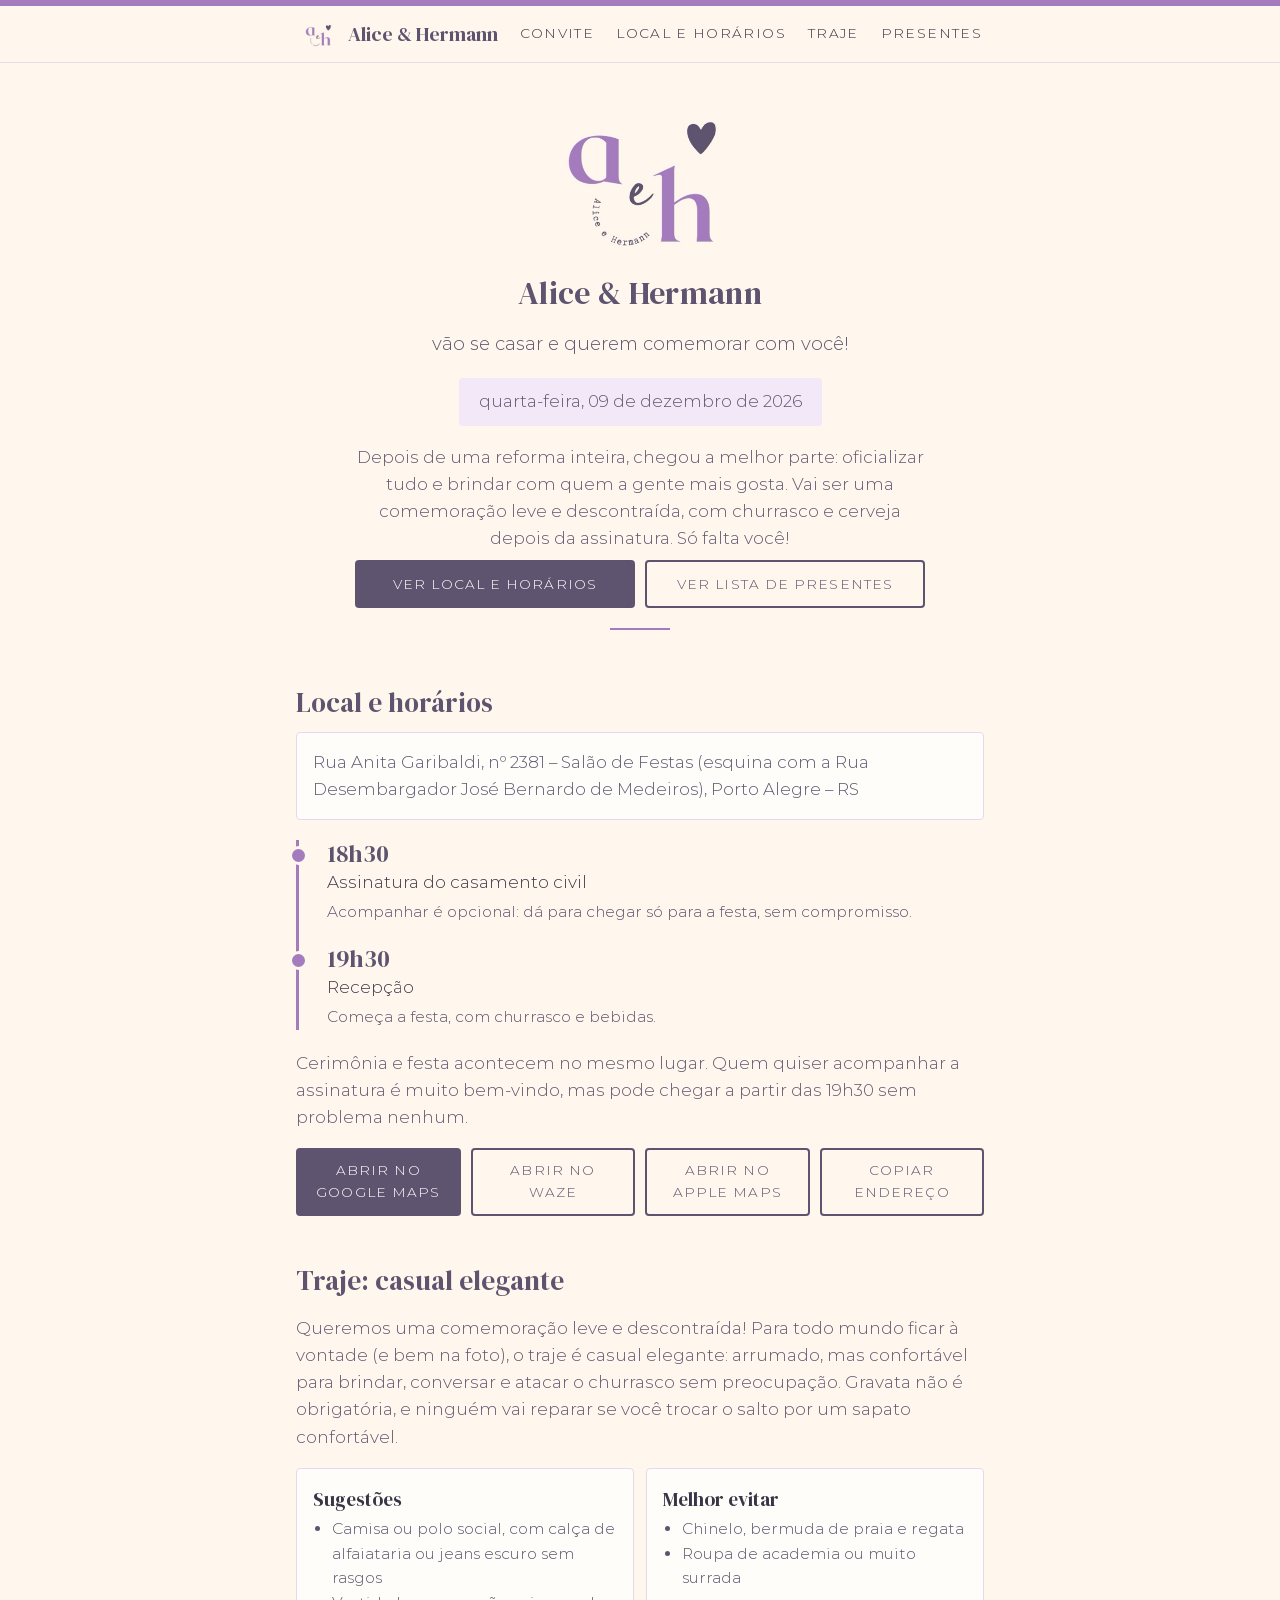
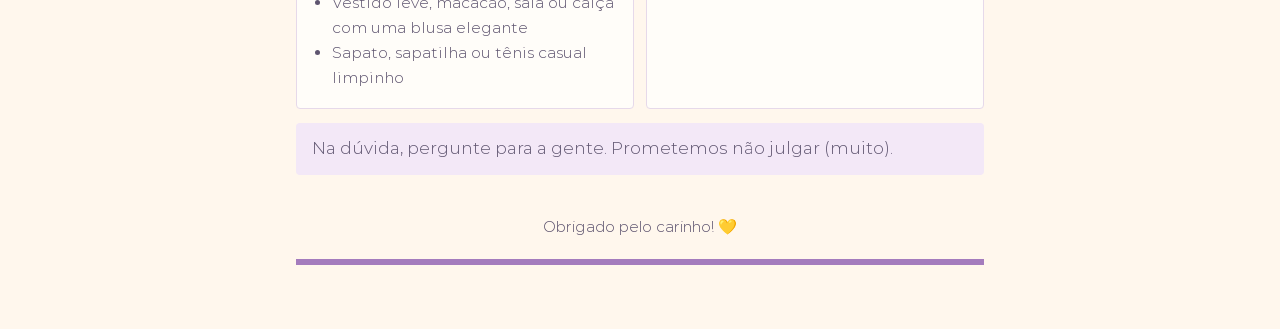
==== index.html @ 868542ad "Site com várias páginas: convite, local e horários, traje e presentes" ====
<!doctype html>
<html lang="pt-BR">
<head>
<meta charset="utf-8">
<meta name="viewport" content="width=device-width, initial-scale=1">
<title>Alice &amp; Hermann — Convite de casamento</title>
<meta name="description" content="Alice e Hermann vão se casar e querem comemorar com você! Quarta-feira, 09 de dezembro de 2026, em Porto Alegre. Churrasco, cerveja e muita gente querida.">
<meta property="og:type" content="website">
<meta property="og:locale" content="pt_BR">
<meta property="og:title" content="Alice &amp; Hermann vão se casar!">
<meta property="og:description" content="09/12/2026, em Porto Alegre. Veja o local, os horários, o traje e a lista de presentes.">
<meta property="og:image" content="logo.jpg">
<meta name="theme-color" content="#fff7ed">
<link rel="icon" href="data:image/svg+xml,%3Csvg xmlns='http://www.w3.org/2000/svg' viewBox='0 0 100 100'%3E%3Ctext y='.9em' font-size='90'%3E%F0%9F%92%8D%3C/text%3E%3C/svg%3E">
<link rel="stylesheet" href="style.css">
</head>
<body>
<header class="topo" id="topo"></header>
<div class="wrap">
  <main>
    <section id="convite" class="hero cabecalho" aria-labelledby="titulo">
      <img class="logo" src="logo.jpg" width="260" height="260" alt="Monograma A e H, Alice e Hermann">
      <h1 id="titulo" data-ev="noivos"></h1>
      <p class="chamada">vão se casar e querem comemorar com você!</p>
      <p class="data-destaque" data-ev="dataExtenso"></p>
      <p class="intro">Depois de uma reforma inteira, chegou a melhor parte: oficializar tudo e brindar com quem a gente mais gosta. Vai ser uma comemoração leve e descontraída, com churrasco e cerveja depois da assinatura. Só falta você!</p>
      <div class="actions">
        <a class="btn btn-primary" href="#local">Ver local e horários</a>
        <a class="btn btn-secondary" href="presentes.html">Ver lista de presentes</a>
      </div>
    </section>

    <section id="local" class="secao" aria-labelledby="t-local">
      <h2 id="t-local">Local e horários</h2>
      <p class="endereco" id="endereco"></p>
      <ol class="timeline">
        <li>
          <span class="hora" data-ev="assinatura"></span>
          <strong>Assinatura do casamento civil</strong>
          <p>Acompanhar é opcional: dá para chegar só para a festa, sem compromisso.</p>
        </li>
        <li>
          <span class="hora" data-ev="recepcao"></span>
          <strong>Recepção</strong>
          <p>Começa a festa, com churrasco e bebidas.</p>
        </li>
      </ol>
      <p>Cerimônia e festa acontecem no mesmo lugar. Quem quiser acompanhar a assinatura é muito bem-vindo, mas pode chegar a partir das 19h30 sem problema nenhum.</p>
      <div class="actions local-botoes">
        <a class="btn btn-primary" id="l-maps" target="_blank" rel="noopener">Abrir no Google Maps</a>
        <a class="btn btn-secondary" id="l-waze" target="_blank" rel="noopener">Abrir no Waze</a>
        <a class="btn btn-secondary" id="l-apple" target="_blank" rel="noopener">Abrir no Apple Maps</a>
        <button type="button" class="btn-qr" id="copiar-endereco">Copiar endereço</button>
      </div>
    </section>

    <section id="traje" class="secao" aria-labelledby="t-traje">
      <h2 id="t-traje">Traje: casual elegante</h2>
      <p>Queremos uma comemoração leve e descontraída! Para todo mundo ficar à vontade (e bem na foto), o traje é casual elegante: arrumado, mas confortável para brindar, conversar e atacar o churrasco sem preocupação. Gravata não é obrigatória, e ninguém vai reparar se você trocar o salto por um sapato confortável.</p>
      <div class="traje-grid">
        <article class="card">
          <h3>Sugestões</h3>
          <ul>
            <li>Camisa ou polo social, com calça de alfaiataria ou jeans escuro sem rasgos</li>
            <li>Vestido leve, macacão, saia ou calça com uma blusa elegante</li>
            <li>Sapato, sapatilha ou tênis casual limpinho</li>
          </ul>
        </article>
        <article class="card">
          <h3>Melhor evitar</h3>
          <ul>
            <li>Chinelo, bermuda de praia e regata</li>
            <li>Roupa de academia ou muito surrada</li>
          </ul>
        </article>
      </div>
      <p class="aviso-caixa">Na dúvida, pergunte para a gente. Prometemos não julgar (muito).</p>
    </section>
  </main>

  <footer>Obrigado pelo carinho! 💛</footer>
</div>

<script src="event.js"></script>
<script src="site.js"></script>
<script>
(function () {
  // Preenche os textos a partir do objeto EVENT (event.js).
  const dataLonga = new Date(EVENT.data + "T12:00:00Z").toLocaleDateString("pt-BR",
    { weekday: "long", day: "2-digit", month: "long", year: "numeric", timeZone: "UTC" });
  const valores = { noivos: EVENT.noivos, dataExtenso: dataLonga, assinatura: EVENT.assinatura, recepcao: EVENT.recepcao };
  document.querySelectorAll("[data-ev]").forEach(e => { e.textContent = valores[e.dataset.ev]; });

  const enderecoCompleto = EVENT.endereco + ", " + EVENT.cidade;
  document.getElementById("endereco").textContent = enderecoCompleto;

  // Links de localização montados a partir de COORDS (sem chave de API, sem mapa embutido).
  const lat = EVENT.COORDS.lat.toFixed(6), lng = EVENT.COORDS.lng.toFixed(6);
  document.getElementById("l-maps").href = EVENT.MAPS_URL;
  document.getElementById("l-waze").href = "https://waze.com/ul?ll=" + lat + "," + lng + "&navigate=yes";
  document.getElementById("l-apple").href = "https://maps.apple.com/?ll=" + lat + "," + lng + "&q=" + encodeURIComponent("Salão de Festas");

  document.getElementById("copiar-endereco").addEventListener("click", () =>
    copiarTexto(enderecoCompleto, "Endereço copiado!", "Não consegui copiar. Selecione o endereço manualmente."));
})();
</script>
</body>
</html>
---- style.css ----
@font-face {
  font-family: "DM Serif Display"; font-style: normal; font-weight: 400; font-display: swap;
  src: url(fonts/dmserifdisplay-latin.woff2) format("woff2");
}
@font-face {
  font-family: "Montserrat"; font-style: normal; font-weight: 300 600; font-display: swap;
  src: url(fonts/montserrat-latin.woff2) format("woff2");
}
:root {
  --bg: #fff7ed;          /* creme do monograma */
  --card: #fffdf9;
  --ink: #3b3447;
  --muted: #5e546f;       /* ameixa */
  --accent: #5e546f;      /* ameixa: botões e valores (contraste AAA com branco) */
  --accent-ink: #ffffff;
  --sage: #7d55a0;        /* lilás escurecido para texto pequeno (contraste AA) */
  --leaf: #a47cbd;        /* lilás do monograma: detalhes decorativos */
  --band: #f3e8f7;
  --line: #e6d9ea;
  --focus: #1d4ed8;
}
* { box-sizing: border-box; }
html { -webkit-text-size-adjust: 100%; }
body {
  margin: 0; background: var(--bg); color: var(--ink);
  font: 300 17px/1.6 "Montserrat", system-ui, -apple-system, "Segoe UI", Roboto, sans-serif;
}
.wrap { max-width: 720px; margin: 0 auto; padding: 24px 16px 64px; }
h1, h2, h3 { font-weight: 400; line-height: 1.25; }
.cabecalho { text-align: center; padding: 24px 0 8px; }
h1 { font-family: "DM Serif Display", Georgia, serif; font-size: 2rem; font-weight: 400; letter-spacing: .01em; margin: 8px 0 16px; color: var(--accent); }
.logo { display: block; width: 260px; height: 260px; max-width: 80%; height: auto; margin: -50px auto -40px; }
.cabecalho::after { content: ""; display: block; width: 60px; border-top: 2px solid var(--leaf); margin: 20px auto 0; }
.intro { font-weight: 400; color: var(--muted); margin: 0 auto; max-width: 34em; }
.list { margin-top: 24px; }
.list h2 { font-size: 1rem; text-transform: uppercase; letter-spacing: .15em; color: var(--sage); margin: 32px 0 12px; }
.card { background: var(--card); border: 1px solid var(--line); border-radius: 4px; padding: 18px 16px; margin-bottom: 14px; }
.card h3 { font-family: "DM Serif Display", Georgia, serif; font-weight: 400; margin: 0 0 4px; font-size: 1.2rem; }
.card p { font-weight: 400; margin: 0 0 10px; color: var(--muted); font-size: .97rem; }
.price { font-weight: 600; font-size: 1.25rem; color: var(--accent); margin-bottom: 12px; }
.actions { display: flex; gap: 10px; flex-wrap: wrap; }
button, input { font: inherit; }
button, .btn {
  min-height: 48px; padding: 10px 18px; border-radius: 4px; cursor: pointer; text-transform: uppercase; letter-spacing: .08em; font-size: .85rem;
  border: 2px solid var(--accent); flex: 1 1 140px;
}
.btn-copy, .btn-primary { background: var(--accent); color: var(--accent-ink); font-weight: 600; }
.btn-qr, .btn-secondary { background: transparent; color: var(--accent); font-weight: 600; }
button:focus-visible, input:focus-visible { outline: 3px solid var(--focus); outline-offset: 2px; }
.painel { margin-top: 14px; padding-top: 14px; border-top: 1px dashed var(--line); }
.painel[hidden] { display: none; }
.status { margin: 0 0 12px; font-weight: 500; color: var(--accent); }
.ajuda { margin-top: 14px; background: var(--band); border-radius: 4px; padding: 12px 16px; }
.ajuda h4 { margin: 0 0 6px; font-size: .85rem; text-transform: uppercase; letter-spacing: .15em; color: var(--sage); font-weight: 500; }
.ajuda ol { margin: 0; padding-left: 1.3em; font-size: .95rem; }
.ajuda p { margin: 8px 0 0; font-size: .9rem; color: var(--muted); }
.qr { margin-top: 14px; text-align: center; }
.qr[hidden] { display: none; }
.qr svg { width: 220px; height: 220px; max-width: 100%; background: #fff; padding: 8px; border-radius: 8px; border: 1px solid var(--line); }
.qr small { display: block; color: var(--muted); margin-top: 6px; }
label { display: block; font-weight: 600; margin-bottom: 6px; }
.field { display: flex; align-items: center; gap: 8px; margin-bottom: 8px; }
.field span { font-weight: 700; }
input[type=text] { flex: 1; min-height: 48px; padding: 8px 12px; border: 2px solid var(--line); border-radius: 10px; background: #fff; color: var(--ink); }
.error { color: #b00020; min-height: 1.4em; margin: 0 0 8px; font-size: .95rem; }
#toast {
  position: fixed; left: 50%; bottom: 20px; transform: translate(-50%, 20px); opacity: 0;
  background: var(--ink); color: #fff; padding: 12px 18px; border-radius: 10px; max-width: calc(100% - 32px);
  text-align: center; transition: opacity .2s, transform .2s; pointer-events: none; z-index: 10;
}
#toast.show { opacity: 1; transform: translate(-50%, 0); }
footer { border-bottom: 6px solid var(--leaf); padding-bottom: 20px; text-align: center; color: var(--muted); margin-top: 40px; font-size: .95rem; }
@media (prefers-reduced-motion: reduce) { #toast { transition: none; } }

/* ---------- Navegação ---------- */
.topo { position: sticky; top: 0; z-index: 5; background: var(--bg); border-top: 6px solid var(--leaf); border-bottom: 1px solid var(--line); min-height: 58px; }
.topo-in { max-width: 720px; margin: 0 auto; padding: 6px 16px; display: flex; align-items: center; justify-content: space-between; flex-wrap: wrap; gap: 8px; }
.marca { display: flex; align-items: center; gap: 8px; color: var(--accent); text-decoration: none; font-family: "DM Serif Display", Georgia, serif; font-size: 1.25rem; }
.marca img { width: 44px; height: 44px; border-radius: 50%; }
.menu-btn { flex: 0 0 auto; min-height: 44px; padding: 6px 14px; background: transparent; color: var(--accent); font-weight: 600; }
#menu { flex-basis: 100%; }
#menu[hidden] { display: none; }
#menu ul { list-style: none; margin: 0; padding: 4px 0 10px; }
#menu a { display: block; padding: 12px 4px; color: var(--ink); text-decoration: none; font-weight: 500; text-transform: uppercase; letter-spacing: .1em; font-size: .85rem; border-bottom: 1px solid var(--line); }
#menu a:hover, #menu a[aria-current] { color: var(--sage); }
#menu a:focus-visible, .marca:focus-visible { outline: 3px solid var(--focus); outline-offset: 2px; }
@media (min-width: 640px) {
  .menu-btn { display: none; }
  #menu, #menu[hidden] { display: block; flex-basis: auto; }
  #menu ul { display: flex; gap: 18px; padding: 0; }
  #menu a { border: 0; padding: 8px 2px; }
}
section[id] { scroll-margin-top: 80px; }

/* ---------- Seções do site ---------- */
.hero { text-align: center; padding: 8px 0 8px; }
.hero .chamada { font-size: 1.15rem; font-weight: 400; color: var(--muted); margin: 0 auto 12px; max-width: 28em; }
.data-destaque { display: inline-block; margin: 8px 0 18px; padding: 10px 20px; background: var(--band); border-radius: 4px; font-weight: 600; color: var(--accent); }
.hero .actions { justify-content: center; margin-top: 8px; }
.hero .actions .btn { max-width: 280px; }
.secao { margin-top: 48px; }
.secao h2 { font-family: "DM Serif Display", Georgia, serif; font-size: 1.7rem; color: var(--accent); margin: 0 0 8px; }
.secao > p { font-weight: 400; color: var(--muted); }
.btn { display: inline-flex; align-items: center; justify-content: center; text-decoration: none; text-align: center; font-weight: 600; }
.endereco { background: var(--card); border: 1px solid var(--line); border-radius: 4px; padding: 16px; font-weight: 500; font-size: 1.05rem; color: var(--ink); margin: 12px 0; }
.timeline { list-style: none; margin: 20px 0; padding: 0 0 0 28px; border-left: 3px solid var(--leaf); }
.timeline li { position: relative; margin-bottom: 20px; }
.timeline li::before { content: ""; position: absolute; left: -38px; top: 6px; width: 13px; height: 13px; border-radius: 50%; background: var(--leaf); border: 3px solid var(--bg); }
.timeline .hora { display: block; font-family: "DM Serif Display", Georgia, serif; font-size: 1.5rem; color: var(--accent); line-height: 1.2; }
.timeline strong { font-weight: 600; }
.timeline p { margin: 4px 0 0; font-weight: 400; color: var(--muted); font-size: .97rem; }
.local-botoes { margin-top: 12px; }
.traje-grid { display: grid; gap: 12px; margin-top: 14px; }
@media (min-width: 640px) { .traje-grid { grid-template-columns: 1fr 1fr; } }
.traje-grid .card { margin: 0; }
.traje-grid h3 { margin-bottom: 6px; }
.traje-grid ul { margin: 0; padding-left: 1.2em; font-weight: 400; color: var(--muted); font-size: .97rem; }
.aviso-caixa { margin-top: 14px; background: var(--band); border-radius: 4px; padding: 12px 16px; font-weight: 400; }
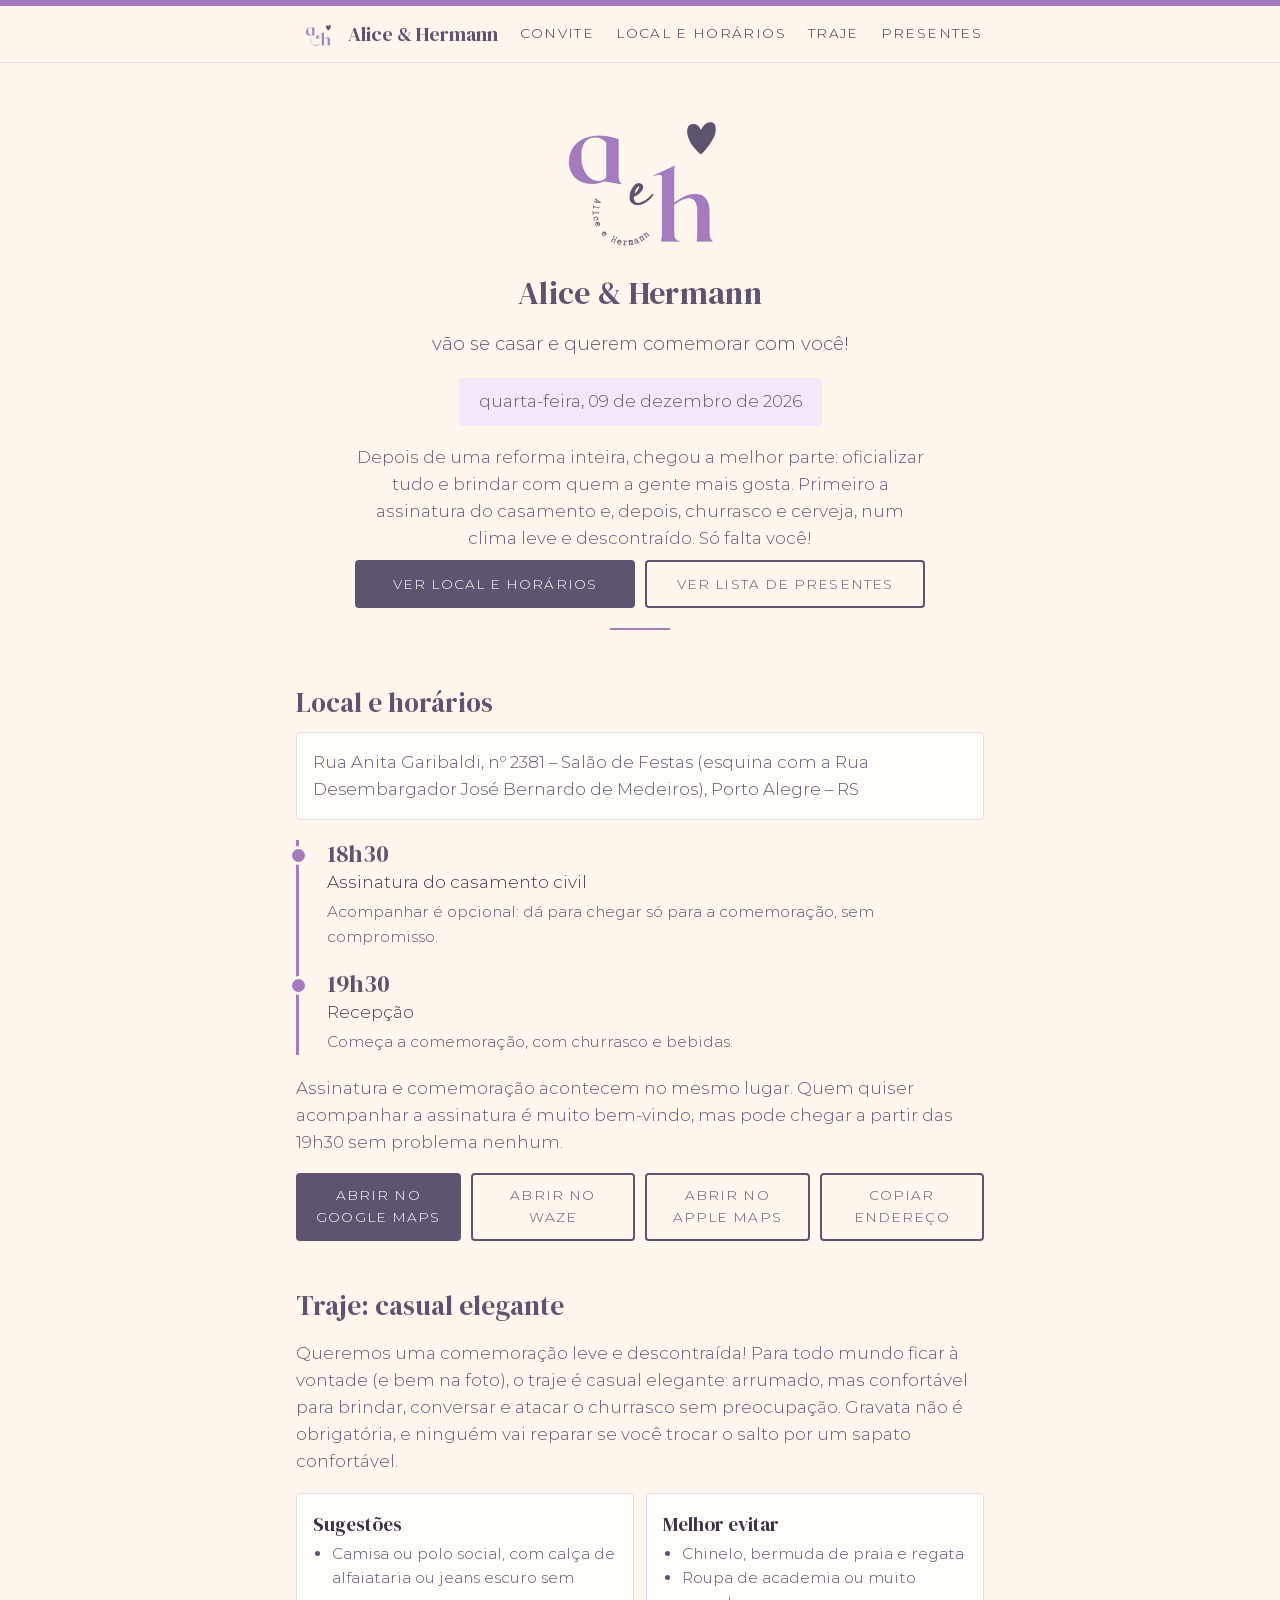
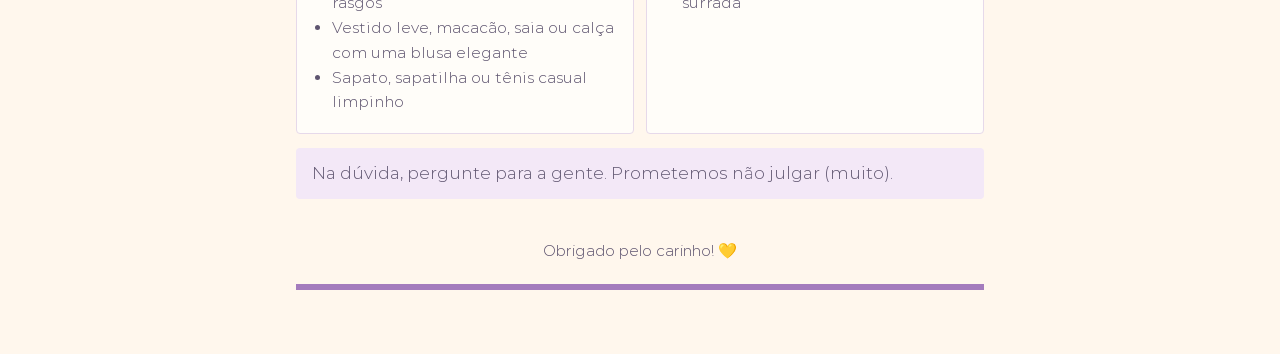
==== commit 5b655dec: "Troca 'festa' por 'comemoração' e reordena a frase de abertura" ====
--- a/index.html
+++ b/index.html
@@ -23,7 +23,7 @@
       <h1 id="titulo" data-ev="noivos"></h1>
       <p class="chamada">vão se casar e querem comemorar com você!</p>
       <p class="data-destaque" data-ev="dataExtenso"></p>
-      <p class="intro">Depois de uma reforma inteira, chegou a melhor parte: oficializar tudo e brindar com quem a gente mais gosta. Vai ser uma comemoração leve e descontraída, com churrasco e cerveja depois da assinatura. Só falta você!</p>
+      <p class="intro">Depois de uma reforma inteira, chegou a melhor parte: oficializar tudo e brindar com quem a gente mais gosta. Primeiro a assinatura do casamento e, depois, churrasco e cerveja, num clima leve e descontraído. Só falta você!</p>
       <div class="actions">
         <a class="btn btn-primary" href="#local">Ver local e horários</a>
         <a class="btn btn-secondary" href="presentes.html">Ver lista de presentes</a>
@@ -37,15 +37,15 @@
         <li>
           <span class="hora" data-ev="assinatura"></span>
           <strong>Assinatura do casamento civil</strong>
-          <p>Acompanhar é opcional: dá para chegar só para a festa, sem compromisso.</p>
+          <p>Acompanhar é opcional: dá para chegar só para a comemoração, sem compromisso.</p>
         </li>
         <li>
           <span class="hora" data-ev="recepcao"></span>
           <strong>Recepção</strong>
-          <p>Começa a festa, com churrasco e bebidas.</p>
+          <p>Começa a comemoração, com churrasco e bebidas.</p>
         </li>
       </ol>
-      <p>Cerimônia e festa acontecem no mesmo lugar. Quem quiser acompanhar a assinatura é muito bem-vindo, mas pode chegar a partir das 19h30 sem problema nenhum.</p>
+      <p>Assinatura e comemoração acontecem no mesmo lugar. Quem quiser acompanhar a assinatura é muito bem-vindo, mas pode chegar a partir das 19h30 sem problema nenhum.</p>
       <div class="actions local-botoes">
         <a class="btn btn-primary" id="l-maps" target="_blank" rel="noopener">Abrir no Google Maps</a>
         <a class="btn btn-secondary" id="l-waze" target="_blank" rel="noopener">Abrir no Waze</a>
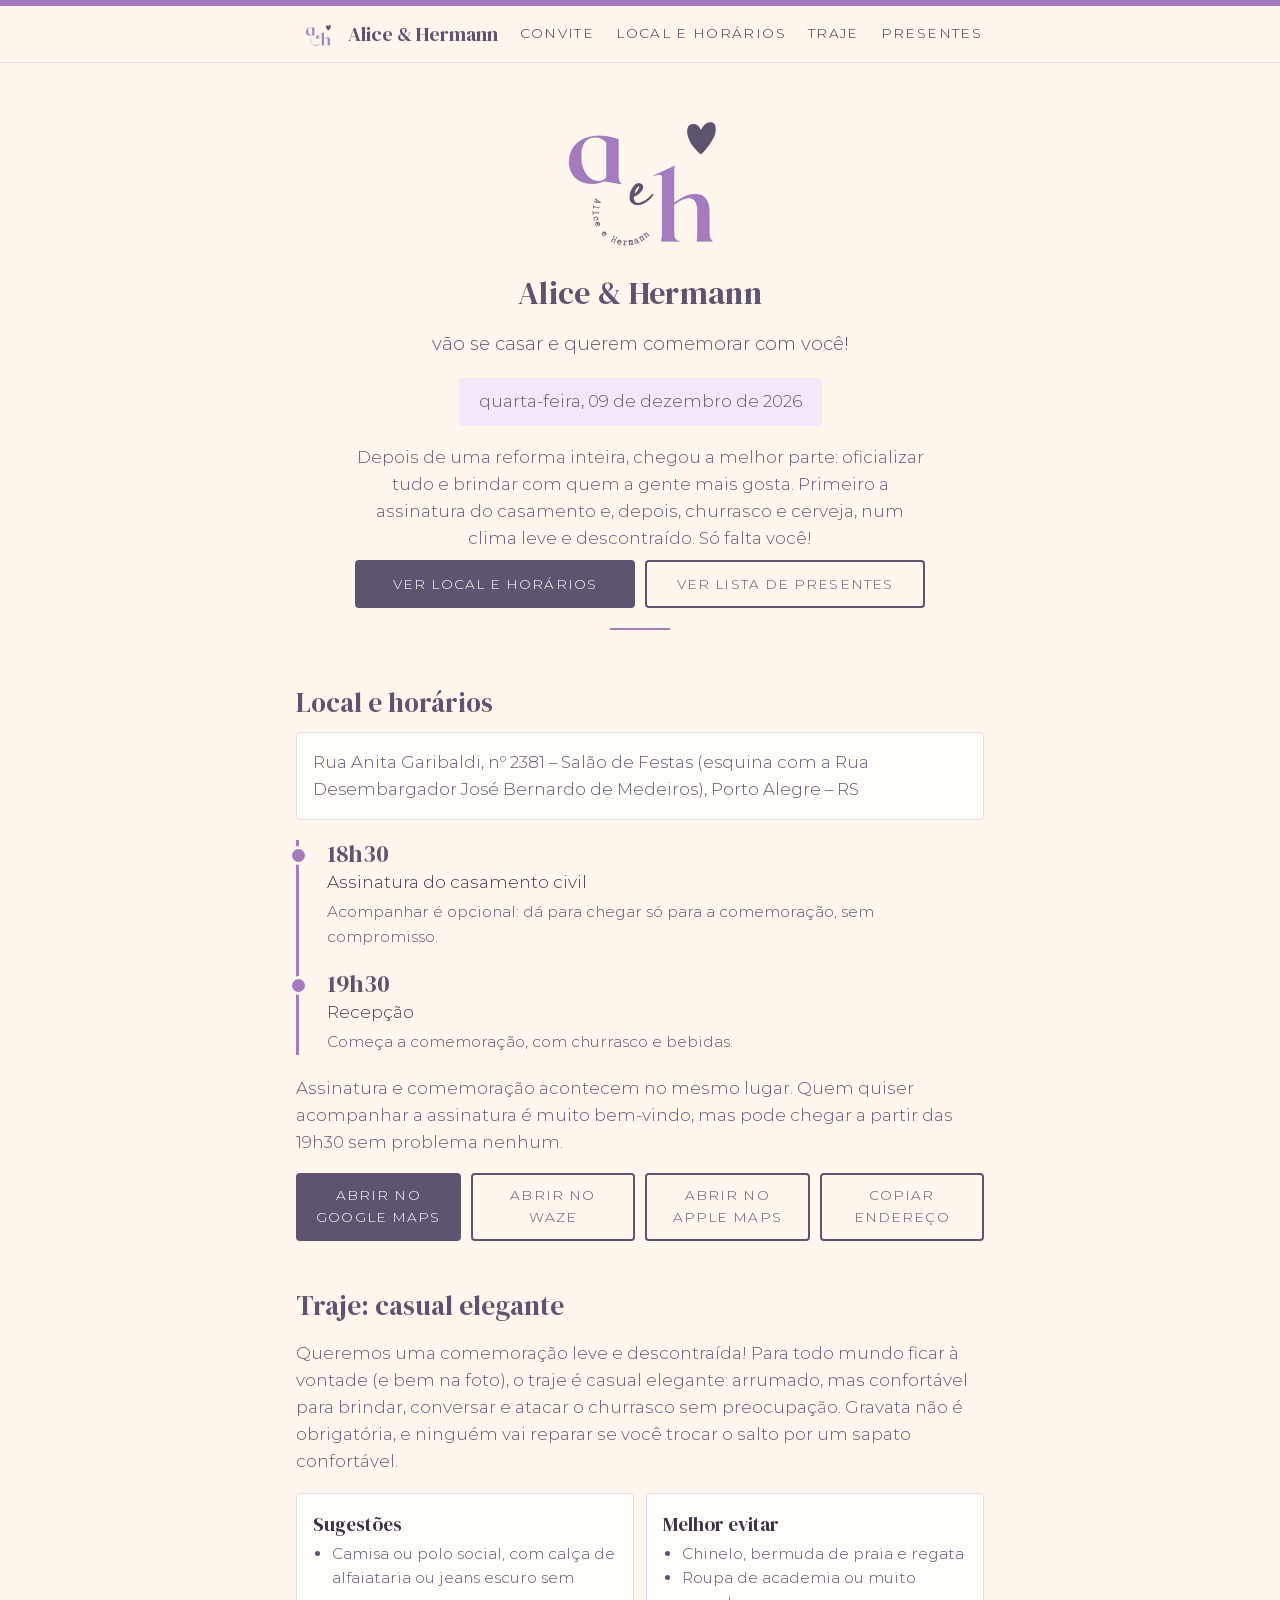
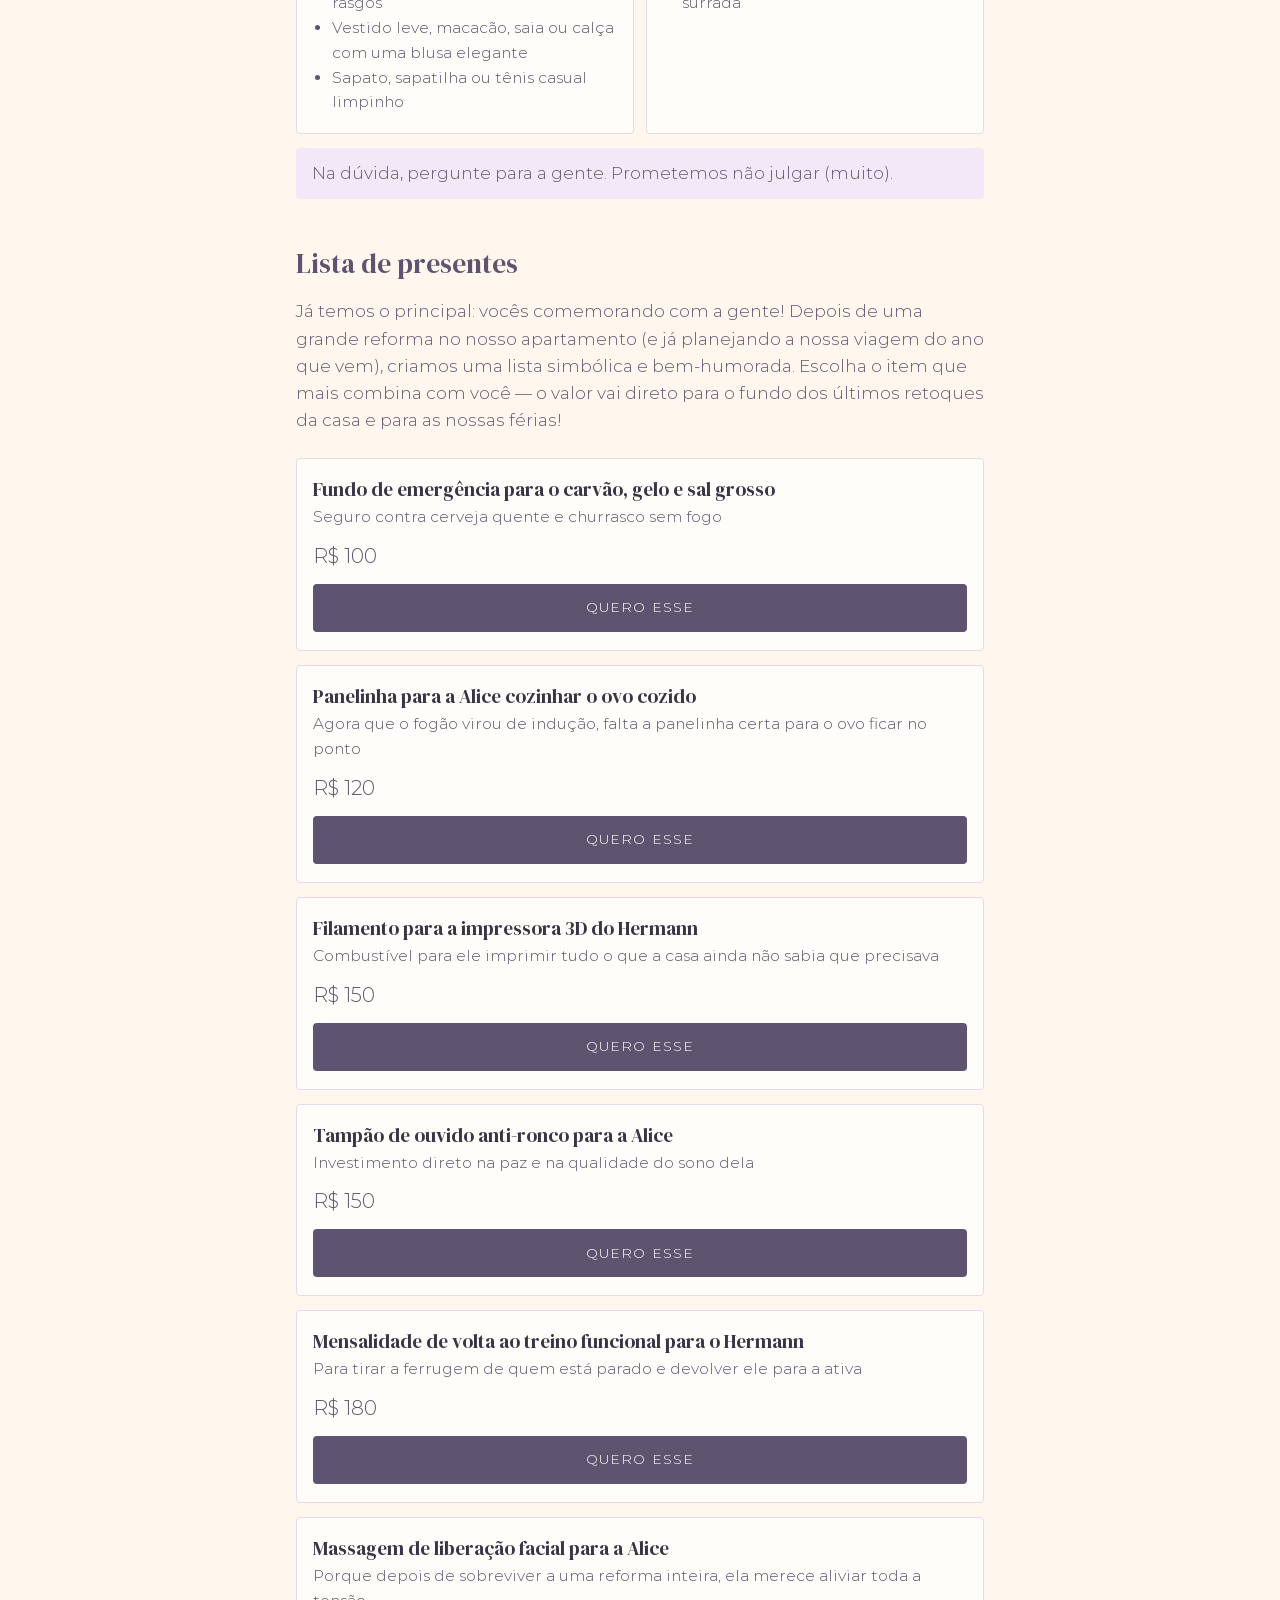
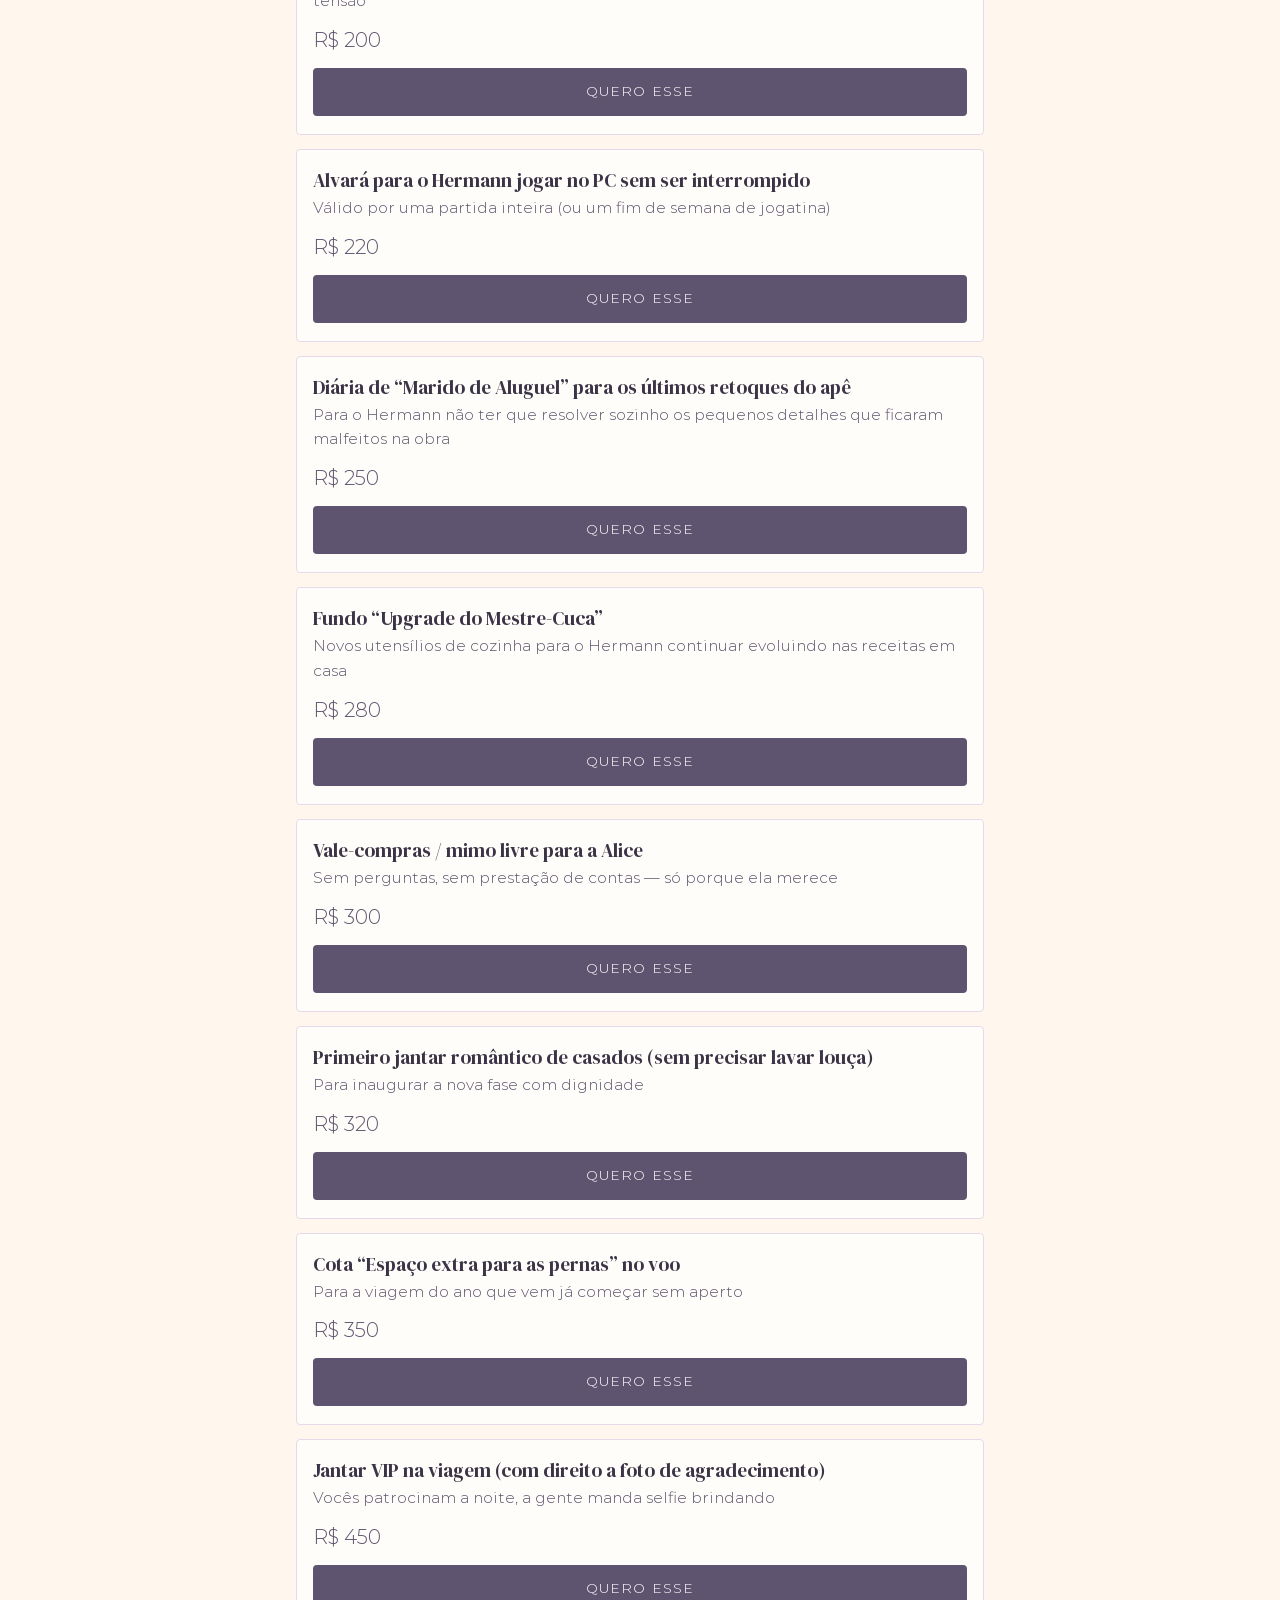
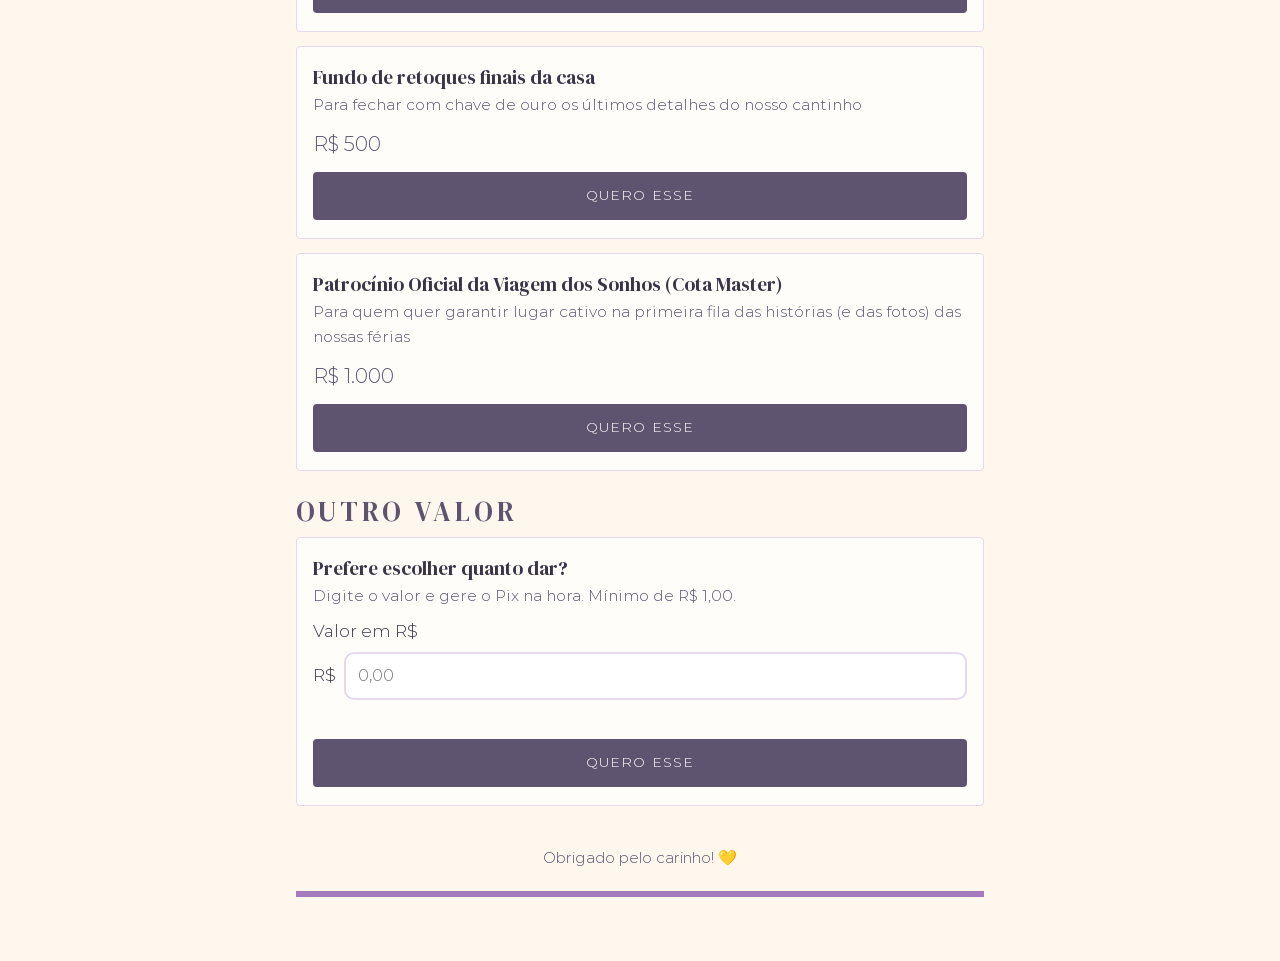
==== commit 66310754: "Lista de presentes passa a ser a última seção da página única" ====
--- a/index.html
+++ b/index.html
@@ -26,7 +26,7 @@
       <p class="intro">Depois de uma reforma inteira, chegou a melhor parte: oficializar tudo e brindar com quem a gente mais gosta. Primeiro a assinatura do casamento e, depois, churrasco e cerveja, num clima leve e descontraído. Só falta você!</p>
       <div class="actions">
         <a class="btn btn-primary" href="#local">Ver local e horários</a>
-        <a class="btn btn-secondary" href="presentes.html">Ver lista de presentes</a>
+        <a class="btn btn-secondary" href="#presentes">Ver lista de presentes</a>
       </div>
     </section>
 
@@ -76,6 +76,12 @@
       </div>
       <p class="aviso-caixa">Na dúvida, pergunte para a gente. Prometemos não julgar (muito).</p>
     </section>
+
+    <section id="presentes" class="secao" aria-labelledby="t-presentes">
+      <h2 id="t-presentes">Lista de presentes</h2>
+      <p>Já temos o principal: vocês comemorando com a gente! Depois de uma grande reforma no nosso apartamento (e já planejando a nossa viagem do ano que vem), criamos uma lista simbólica e bem-humorada. Escolha o item que mais combina com você — o valor vai direto para o fundo dos últimos retoques da casa e para as nossas férias!</p>
+      <div id="lista"></div>
+    </section>
   </main>
 
   <footer>Obrigado pelo carinho! 💛</footer>
@@ -83,6 +89,8 @@
 
 <script src="event.js"></script>
 <script src="site.js"></script>
+<script src="qrcode.js"></script>
+<script src="presentes.js"></script>
 <script>
 (function () {
   // Preenche os textos a partir do objeto EVENT (event.js).
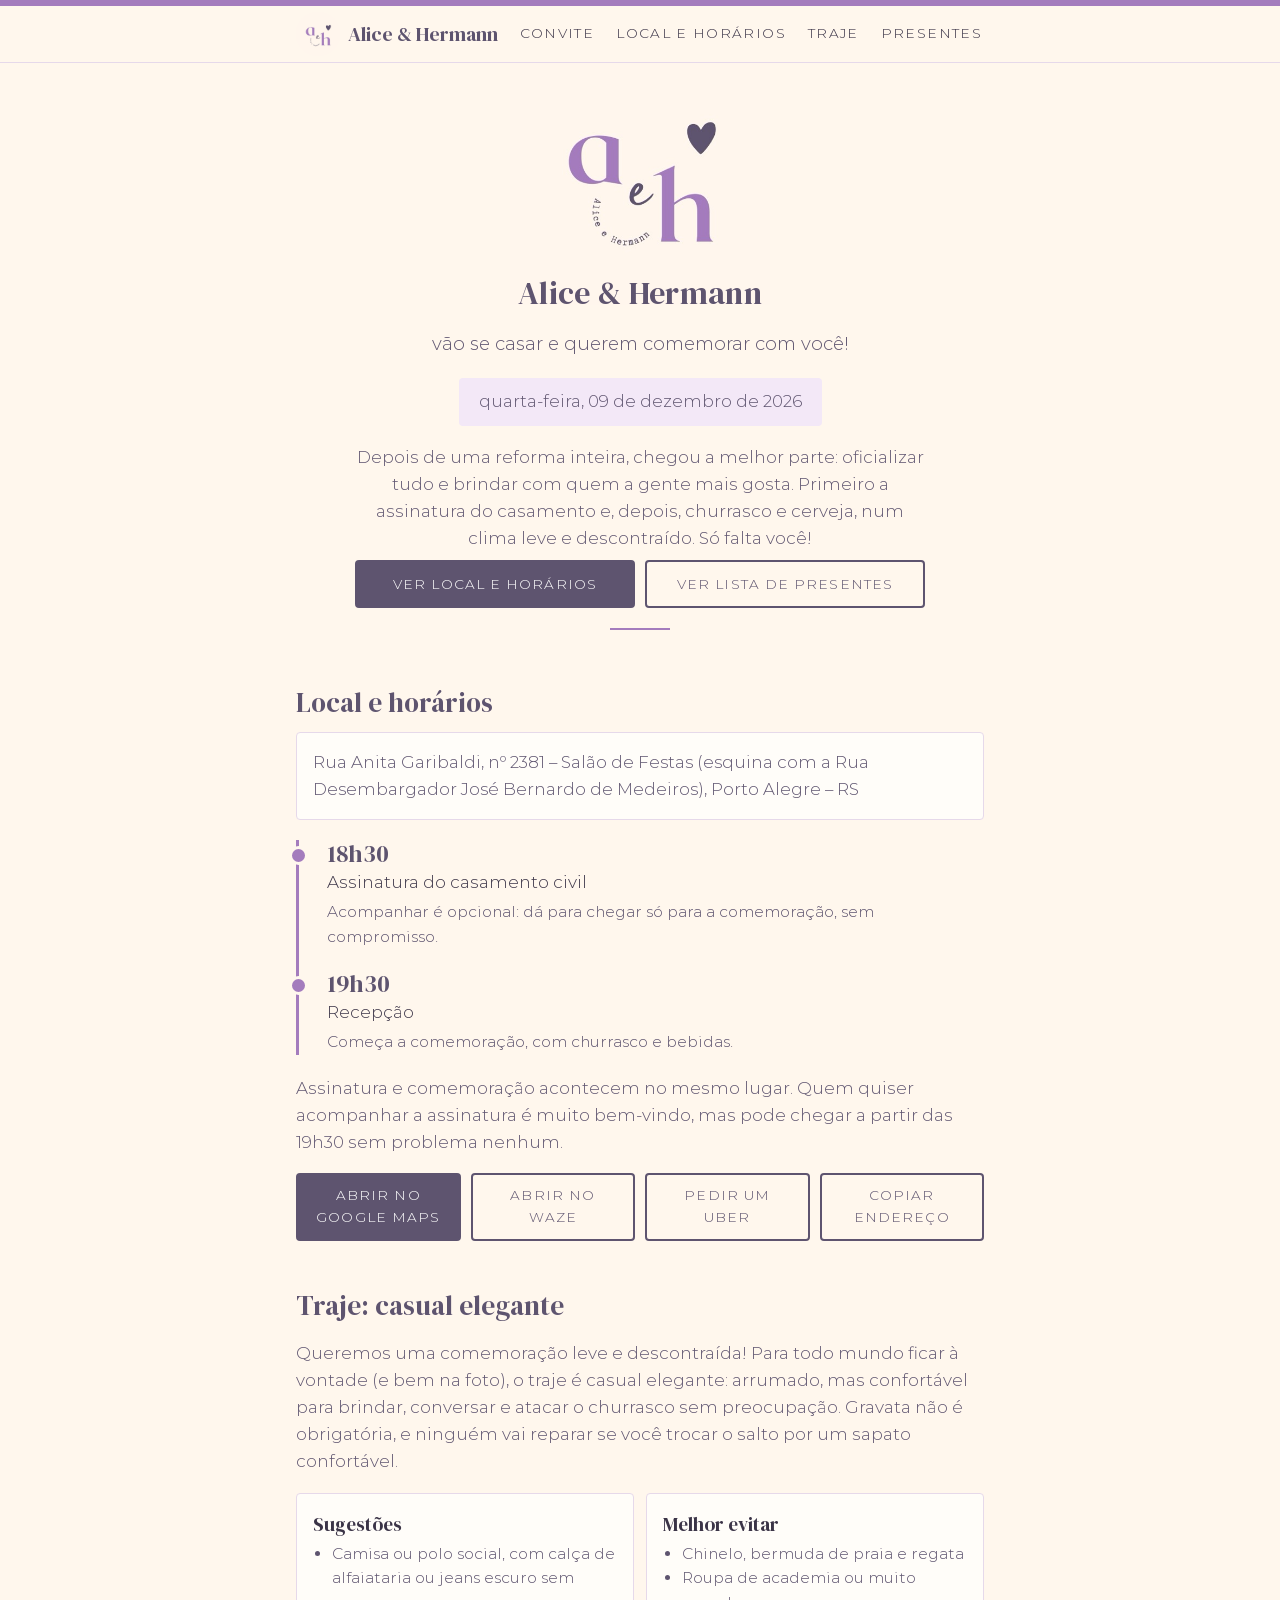
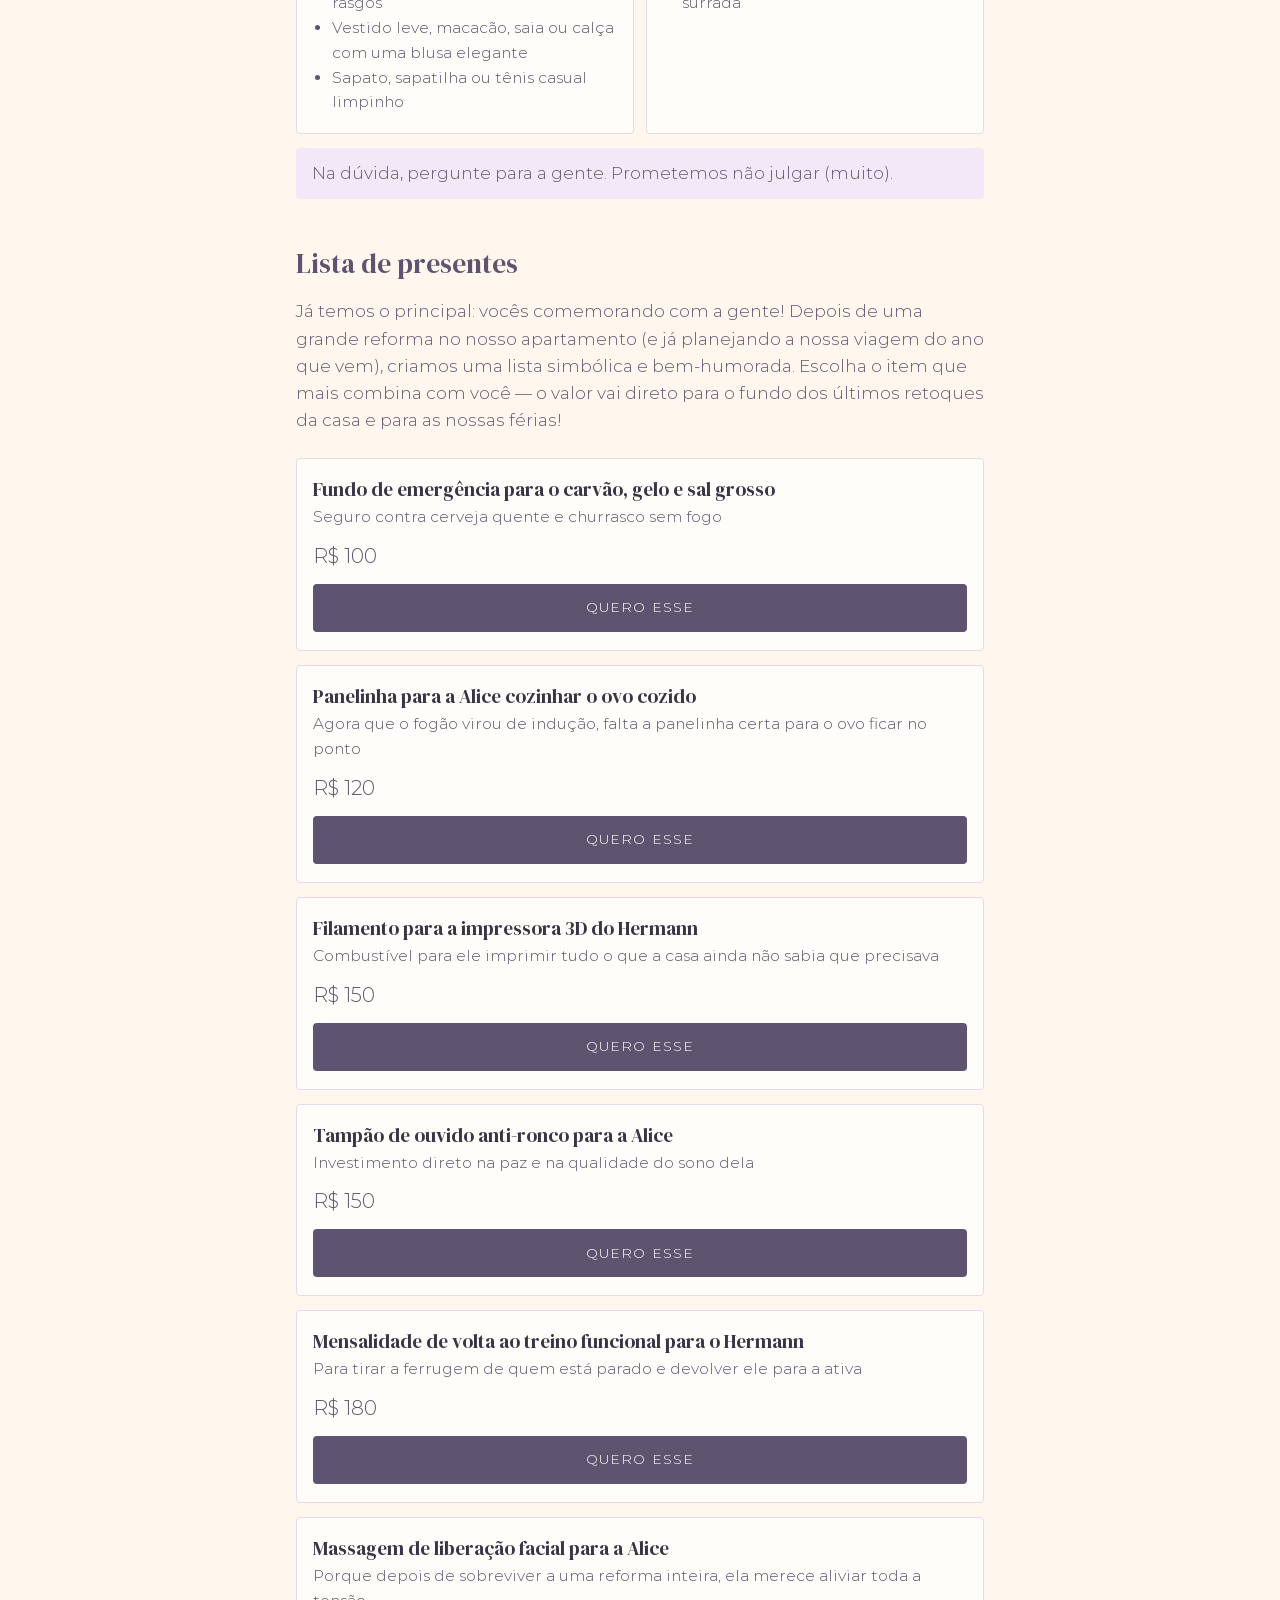
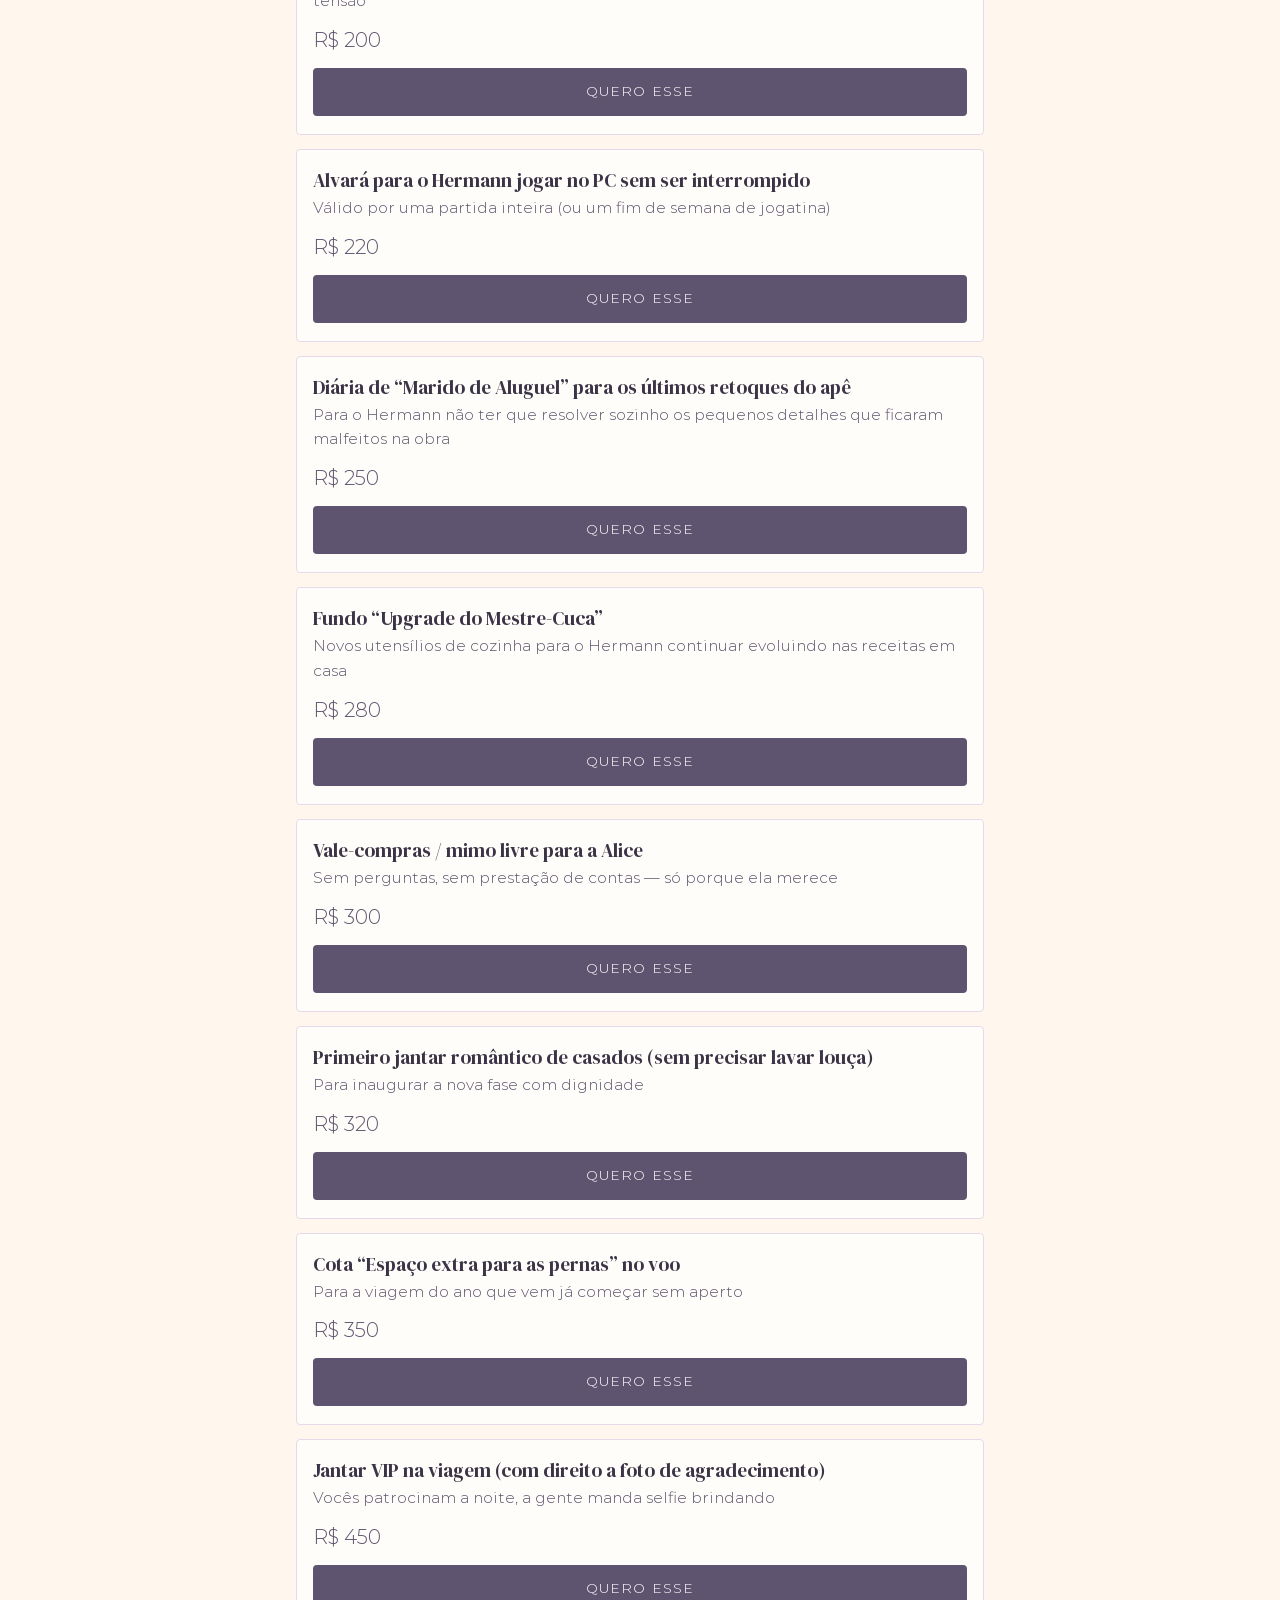
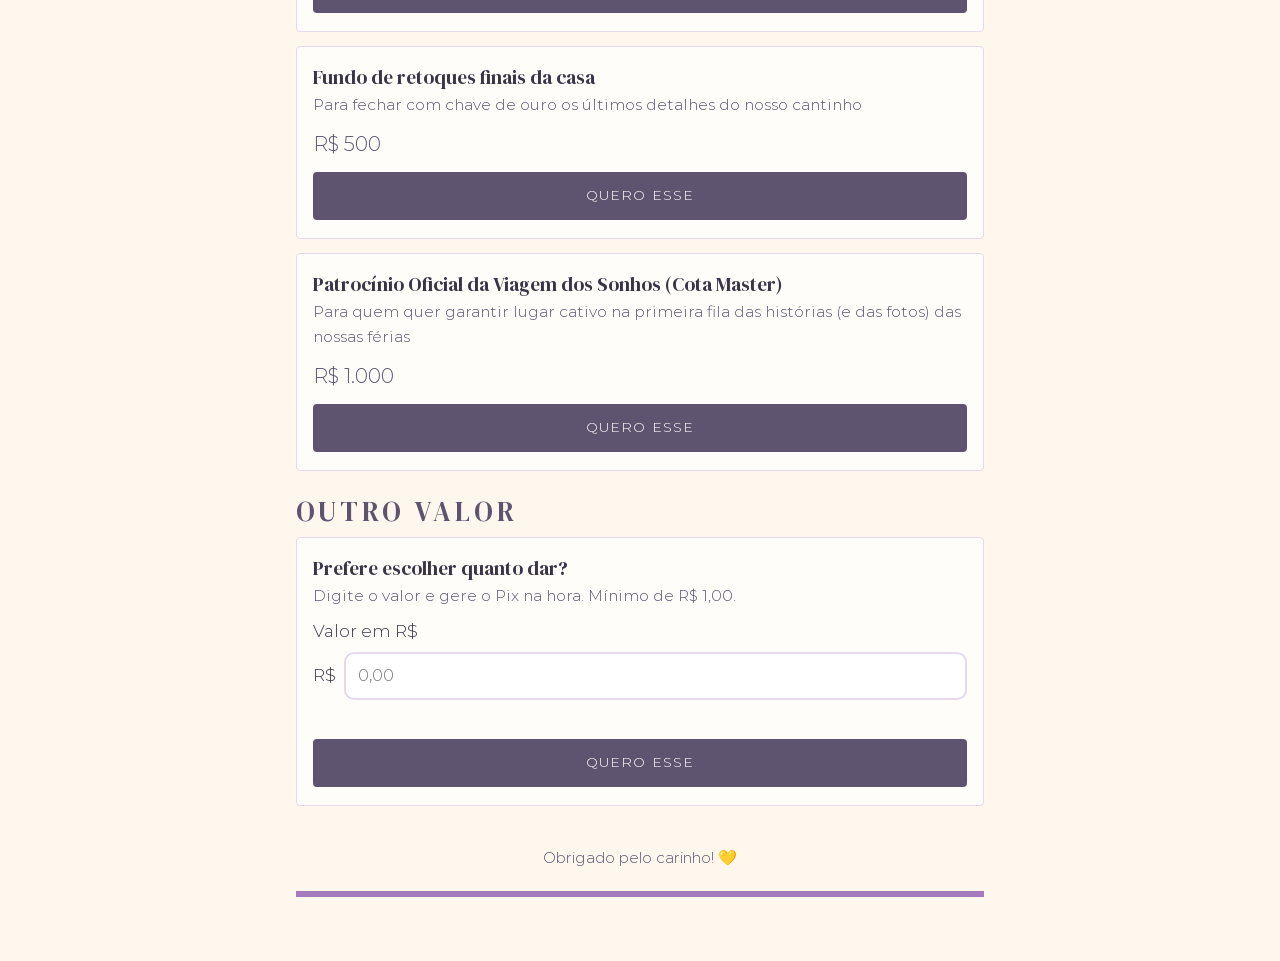
==== commit 4fc88aa4: "Troca Apple Maps por Uber" ====
--- a/index.html
+++ b/index.html
@@ -49,7 +49,7 @@
       <div class="actions local-botoes">
         <a class="btn btn-primary" id="l-maps" target="_blank" rel="noopener">Abrir no Google Maps</a>
         <a class="btn btn-secondary" id="l-waze" target="_blank" rel="noopener">Abrir no Waze</a>
-        <a class="btn btn-secondary" id="l-apple" target="_blank" rel="noopener">Abrir no Apple Maps</a>
+        <a class="btn btn-secondary" id="l-uber" target="_blank" rel="noopener">Pedir um Uber</a>
         <button type="button" class="btn-qr" id="copiar-endereco">Copiar endereço</button>
       </div>
     </section>
@@ -106,7 +106,9 @@
   const lat = EVENT.COORDS.lat.toFixed(6), lng = EVENT.COORDS.lng.toFixed(6);
   document.getElementById("l-maps").href = EVENT.MAPS_URL;
   document.getElementById("l-waze").href = "https://waze.com/ul?ll=" + lat + "," + lng + "&navigate=yes";
-  document.getElementById("l-apple").href = "https://maps.apple.com/?ll=" + lat + "," + lng + "&q=" + encodeURIComponent("Salão de Festas");
+  document.getElementById("l-uber").href = "https://m.uber.com/ul/?action=setPickup&pickup=my_location" +
+    "&dropoff%5Blatitude%5D=" + lat + "&dropoff%5Blongitude%5D=" + lng +
+    "&dropoff%5Bnickname%5D=" + encodeURIComponent("Salão de Festas");
 
   document.getElementById("copiar-endereco").addEventListener("click", () =>
     copiarTexto(enderecoCompleto, "Endereço copiado!", "Não consegui copiar. Selecione o endereço manualmente."));
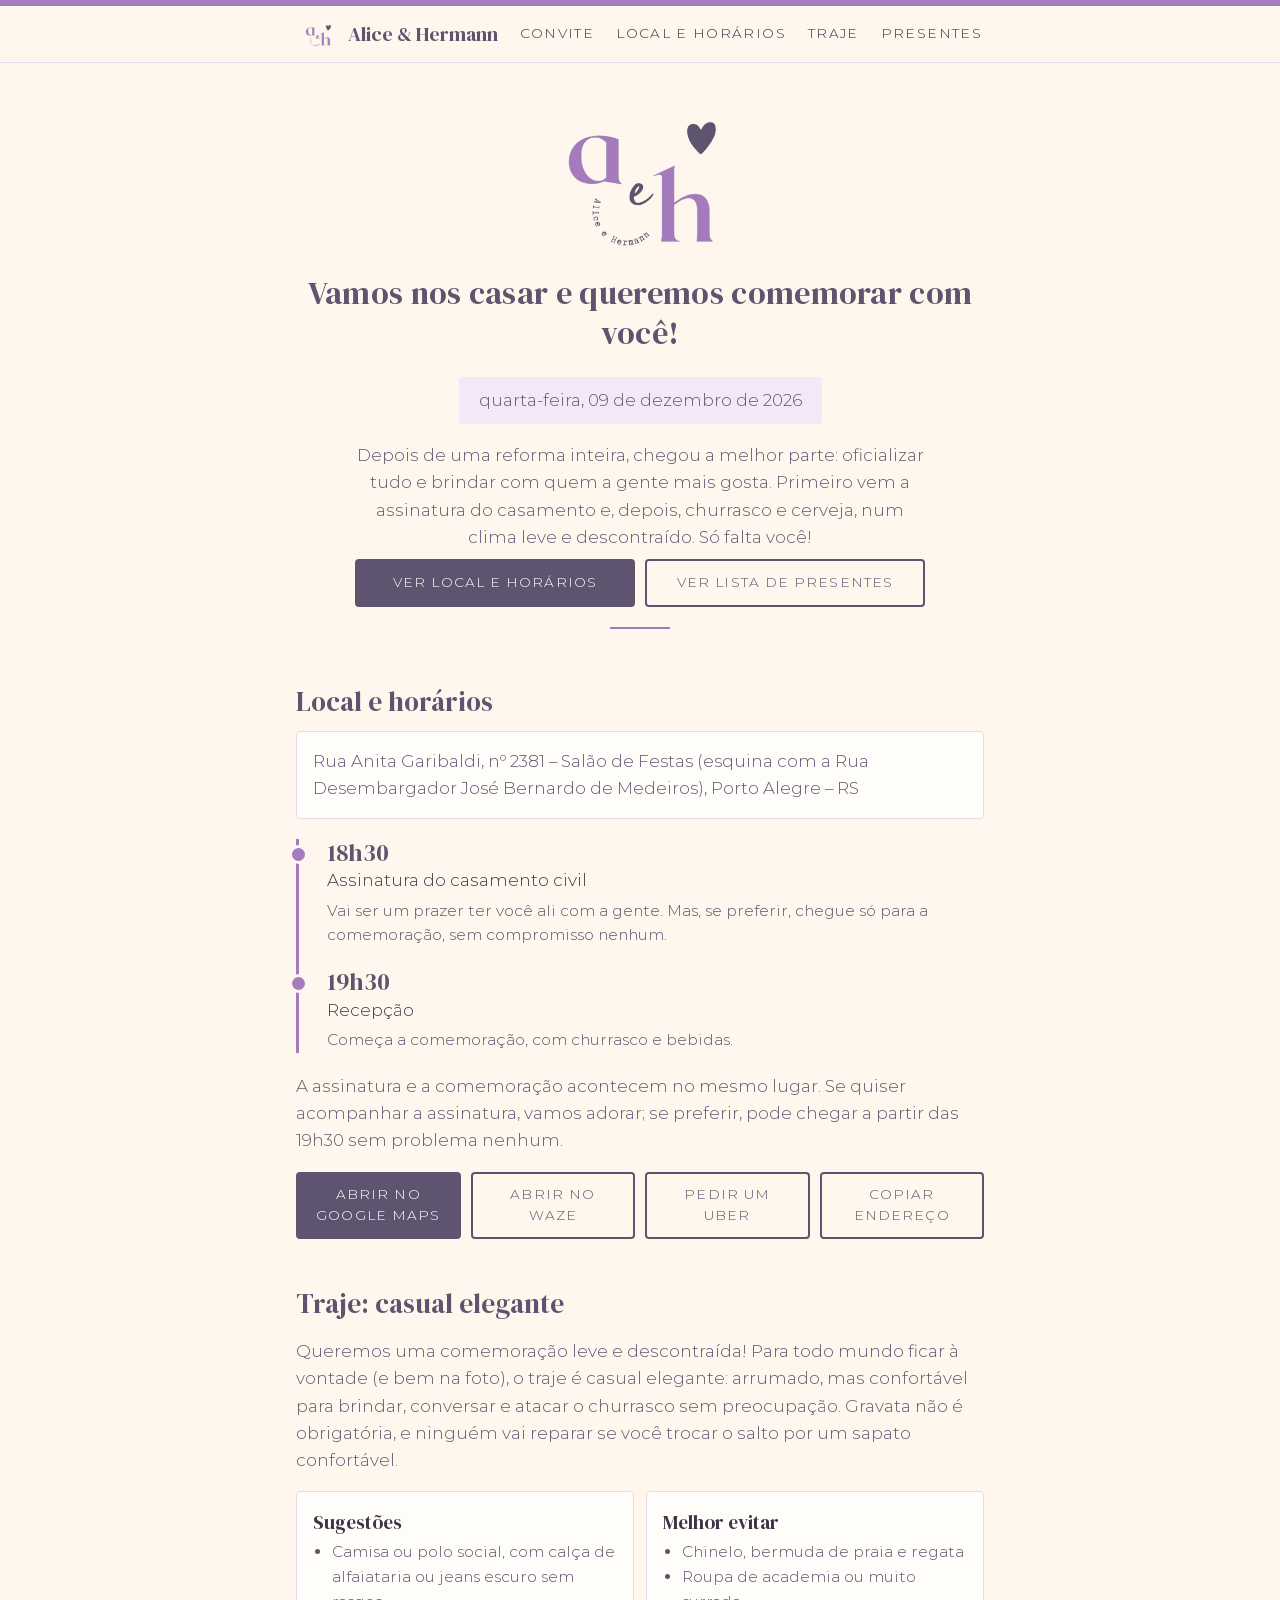
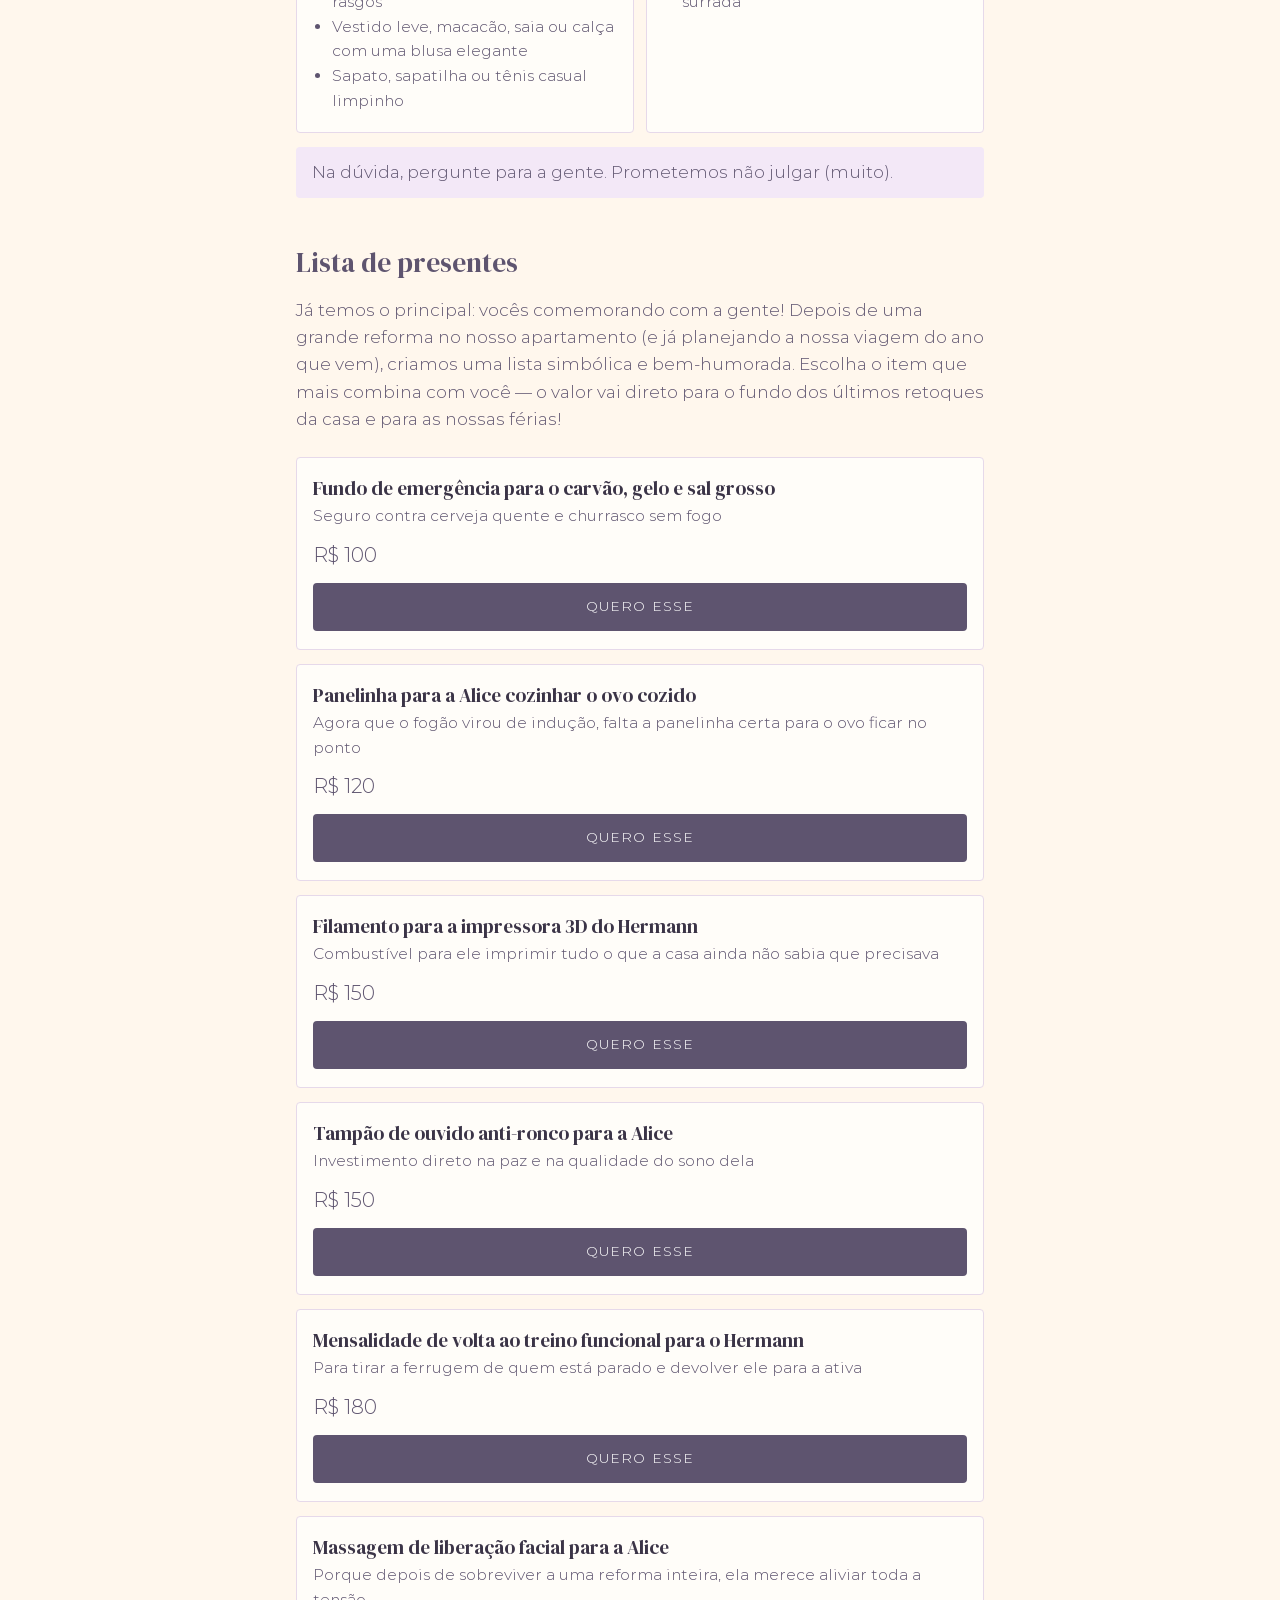
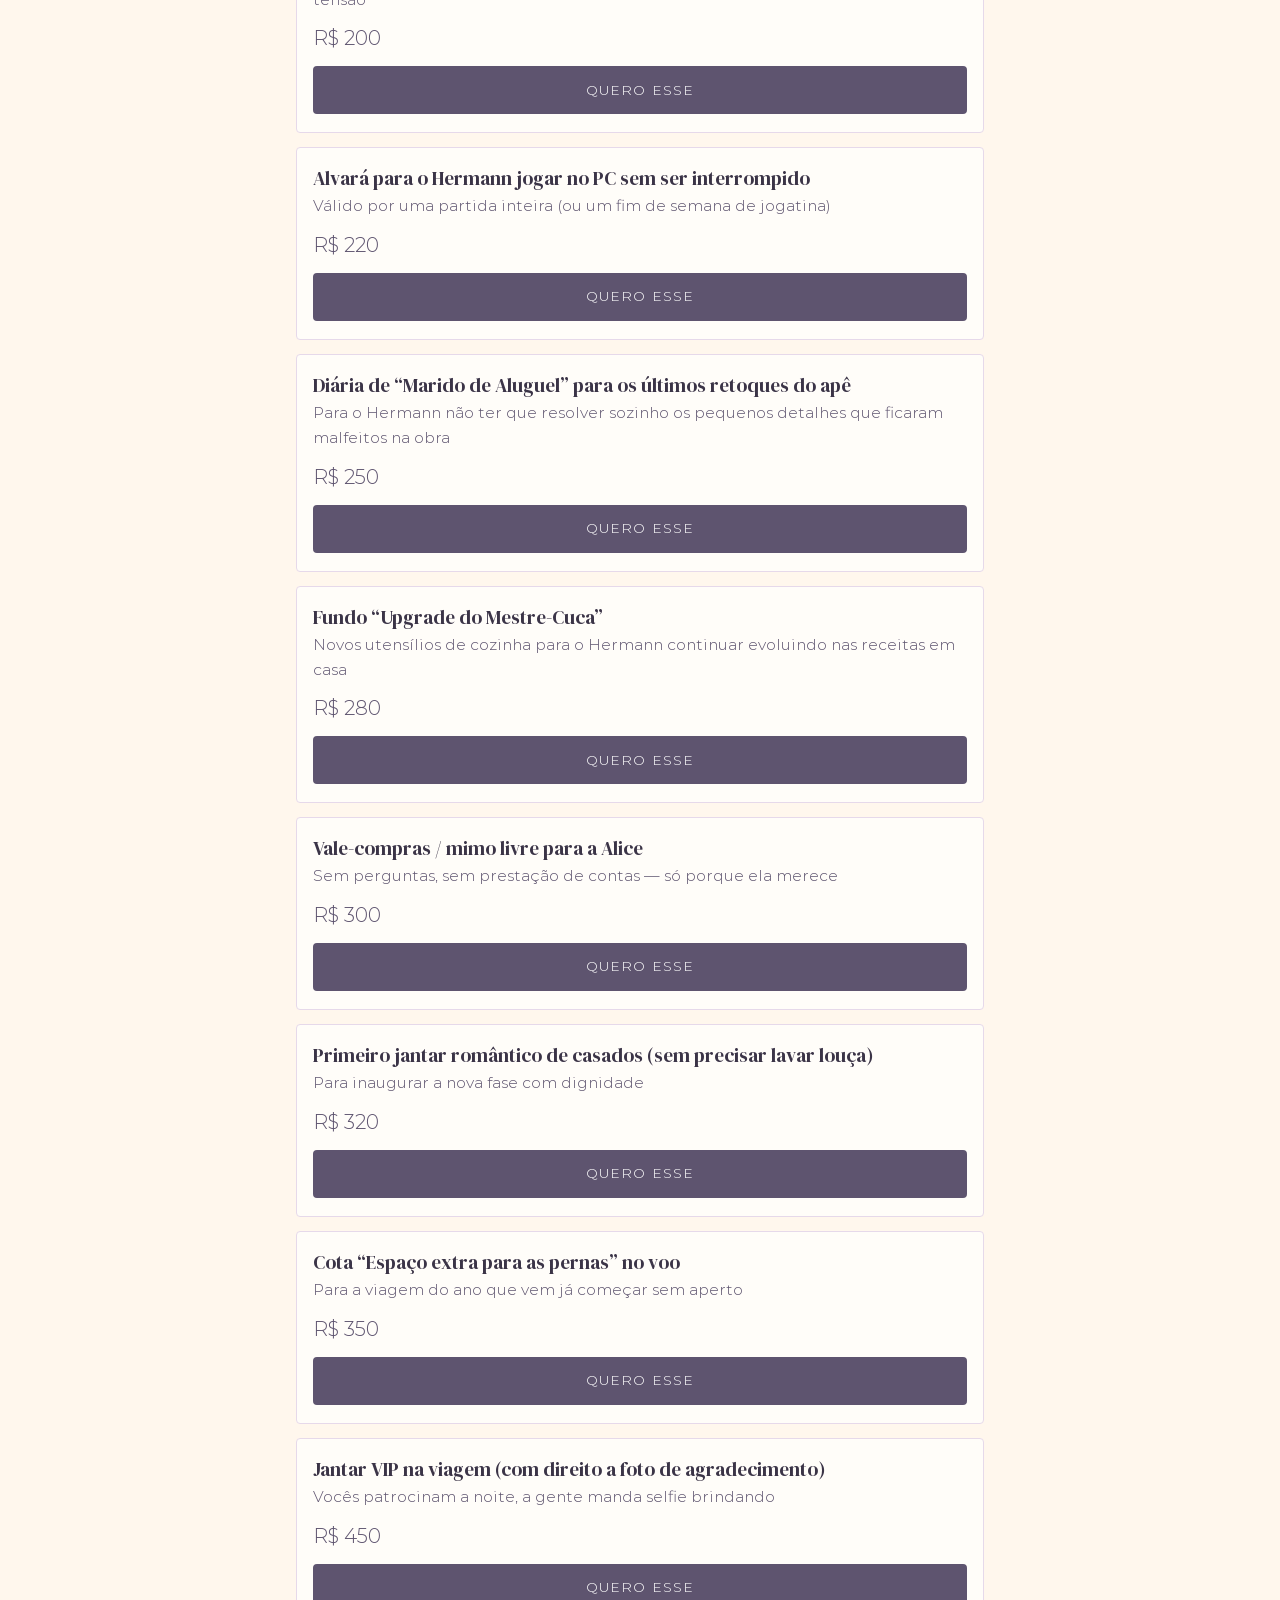
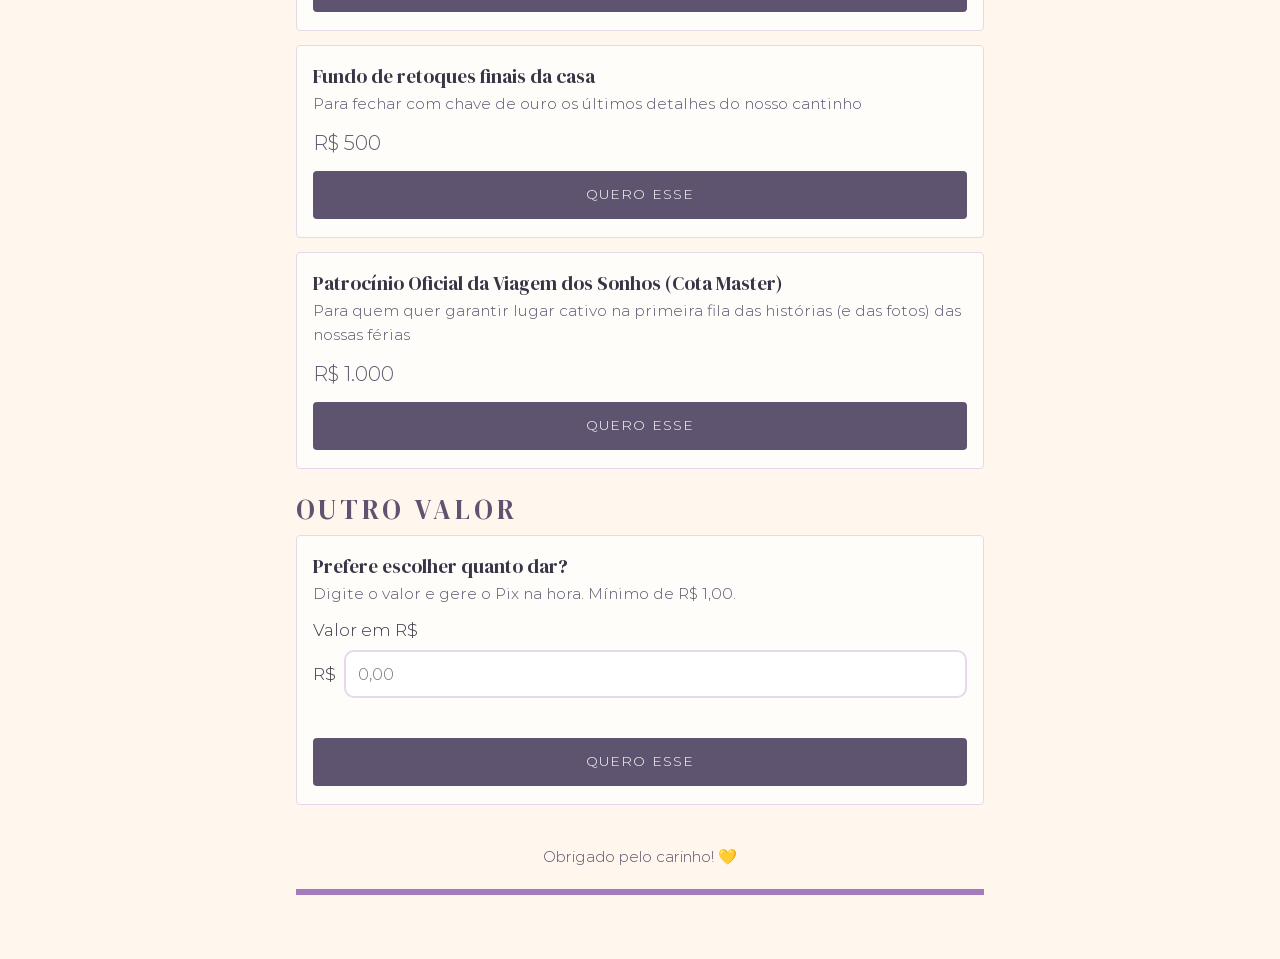
==== commit 2270e47a: "Tom direto nos textos do convite (primeira pessoa)" ====
--- a/index.html
+++ b/index.html
@@ -4,11 +4,11 @@
 <meta charset="utf-8">
 <meta name="viewport" content="width=device-width, initial-scale=1">
 <title>Alice &amp; Hermann — Convite de casamento</title>
-<meta name="description" content="Alice e Hermann vão se casar e querem comemorar com você! Quarta-feira, 09 de dezembro de 2026, em Porto Alegre. Churrasco, cerveja e muita gente querida.">
+<meta name="description" content="Vamos nos casar e queremos comemorar com você! Quarta-feira, 09 de dezembro de 2026, em Porto Alegre. Assinatura, churrasco e cerveja.">
 <meta property="og:type" content="website">
 <meta property="og:locale" content="pt_BR">
-<meta property="og:title" content="Alice &amp; Hermann vão se casar!">
-<meta property="og:description" content="09/12/2026, em Porto Alegre. Veja o local, os horários, o traje e a lista de presentes.">
+<meta property="og:title" content="Alice &amp; Hermann — vamos nos casar!">
+<meta property="og:description" content="Queremos comemorar com você! 09/12/2026, em Porto Alegre. Veja o local, os horários, o traje e a lista de presentes.">
 <meta property="og:image" content="logo.jpg">
 <meta name="theme-color" content="#fff7ed">
 <link rel="icon" href="data:image/svg+xml,%3Csvg xmlns='http://www.w3.org/2000/svg' viewBox='0 0 100 100'%3E%3Ctext y='.9em' font-size='90'%3E%F0%9F%92%8D%3C/text%3E%3C/svg%3E">
@@ -20,10 +20,9 @@
   <main>
     <section id="convite" class="hero cabecalho" aria-labelledby="titulo">
       <img class="logo" src="logo.jpg" width="260" height="260" alt="Monograma A e H, Alice e Hermann">
-      <h1 id="titulo" data-ev="noivos"></h1>
-      <p class="chamada">vão se casar e querem comemorar com você!</p>
+      <h1 id="titulo">Vamos nos casar e queremos comemorar com você!</h1>
       <p class="data-destaque" data-ev="dataExtenso"></p>
-      <p class="intro">Depois de uma reforma inteira, chegou a melhor parte: oficializar tudo e brindar com quem a gente mais gosta. Primeiro a assinatura do casamento e, depois, churrasco e cerveja, num clima leve e descontraído. Só falta você!</p>
+      <p class="intro">Depois de uma reforma inteira, chegou a melhor parte: oficializar tudo e brindar com quem a gente mais gosta. Primeiro vem a assinatura do casamento e, depois, churrasco e cerveja, num clima leve e descontraído. Só falta você!</p>
       <div class="actions">
         <a class="btn btn-primary" href="#local">Ver local e horários</a>
         <a class="btn btn-secondary" href="#presentes">Ver lista de presentes</a>
@@ -37,7 +36,7 @@
         <li>
           <span class="hora" data-ev="assinatura"></span>
           <strong>Assinatura do casamento civil</strong>
-          <p>Acompanhar é opcional: dá para chegar só para a comemoração, sem compromisso.</p>
+          <p>Vai ser um prazer ter você ali com a gente. Mas, se preferir, chegue só para a comemoração, sem compromisso nenhum.</p>
         </li>
         <li>
           <span class="hora" data-ev="recepcao"></span>
@@ -45,7 +44,7 @@
           <p>Começa a comemoração, com churrasco e bebidas.</p>
         </li>
       </ol>
-      <p>Assinatura e comemoração acontecem no mesmo lugar. Quem quiser acompanhar a assinatura é muito bem-vindo, mas pode chegar a partir das 19h30 sem problema nenhum.</p>
+      <p>A assinatura e a comemoração acontecem no mesmo lugar. Se quiser acompanhar a assinatura, vamos adorar; se preferir, pode chegar a partir das 19h30 sem problema nenhum.</p>
       <div class="actions local-botoes">
         <a class="btn btn-primary" id="l-maps" target="_blank" rel="noopener">Abrir no Google Maps</a>
         <a class="btn btn-secondary" id="l-waze" target="_blank" rel="noopener">Abrir no Waze</a>
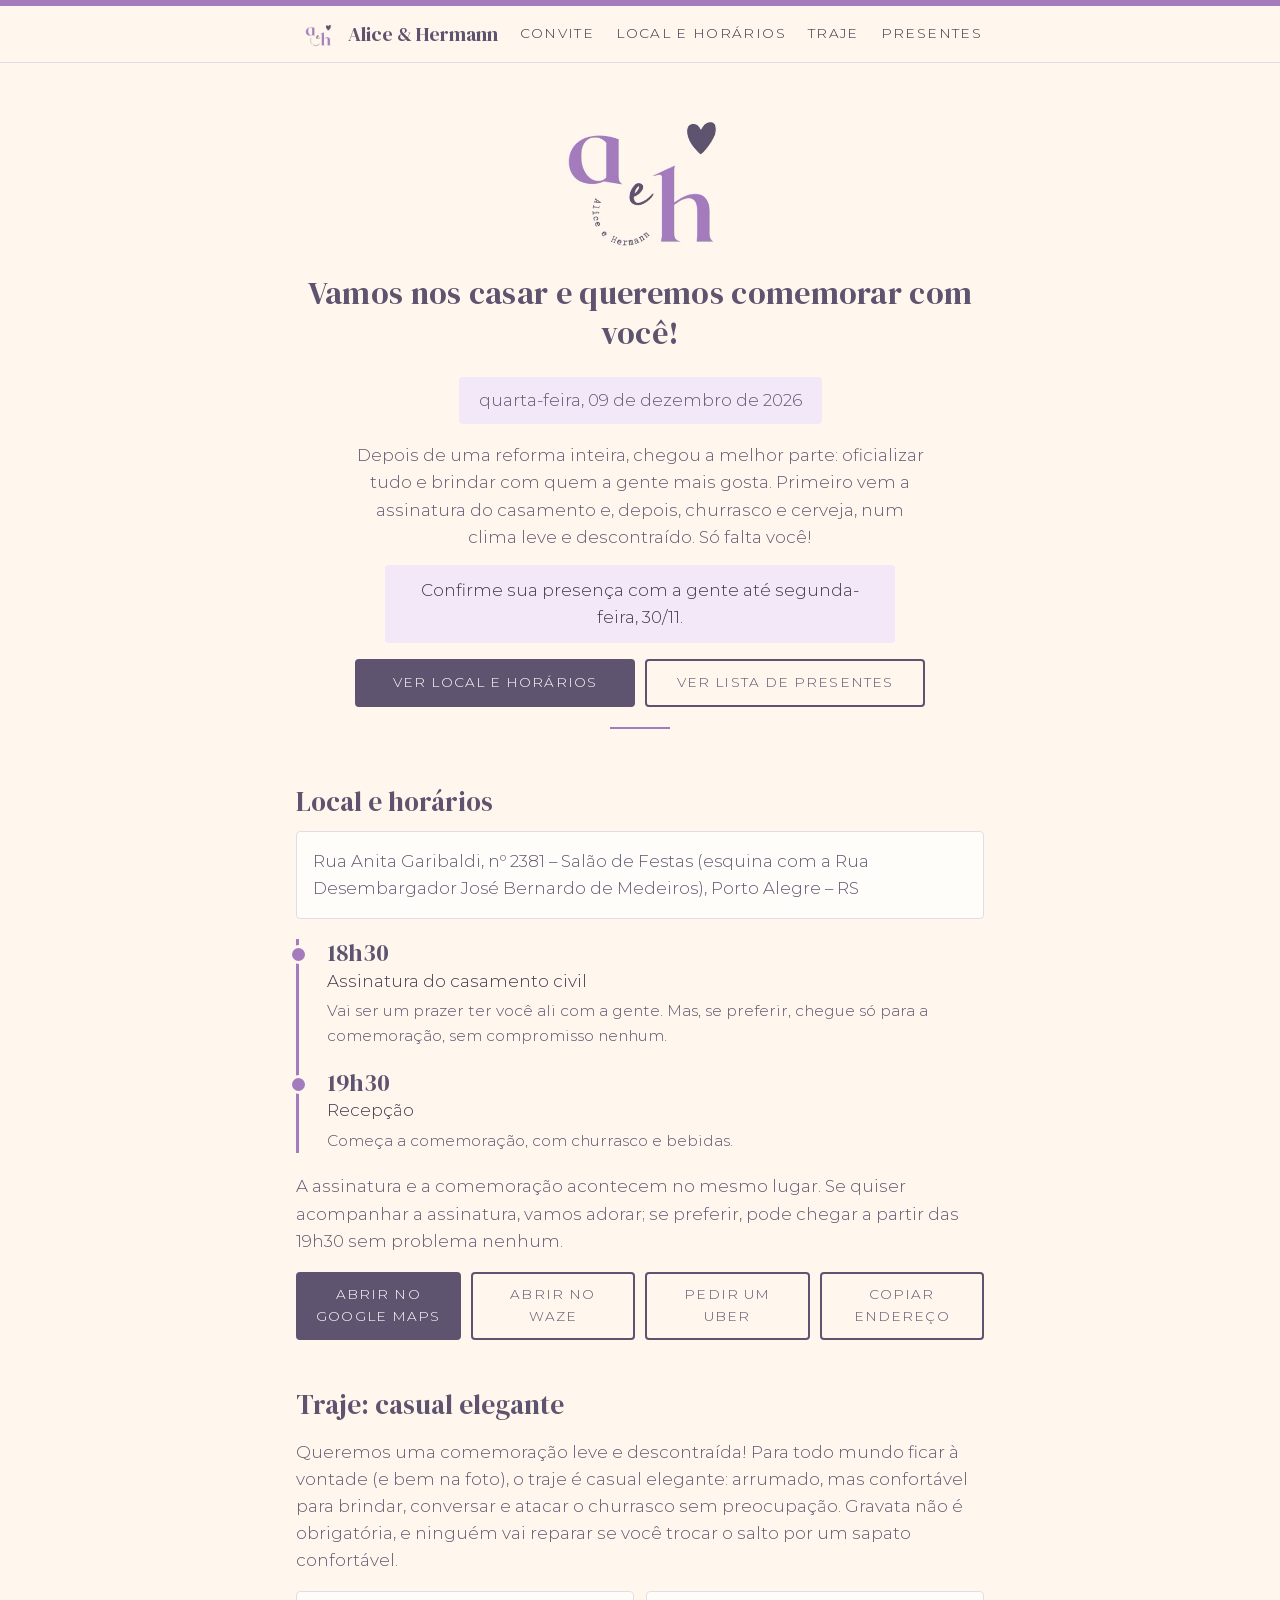
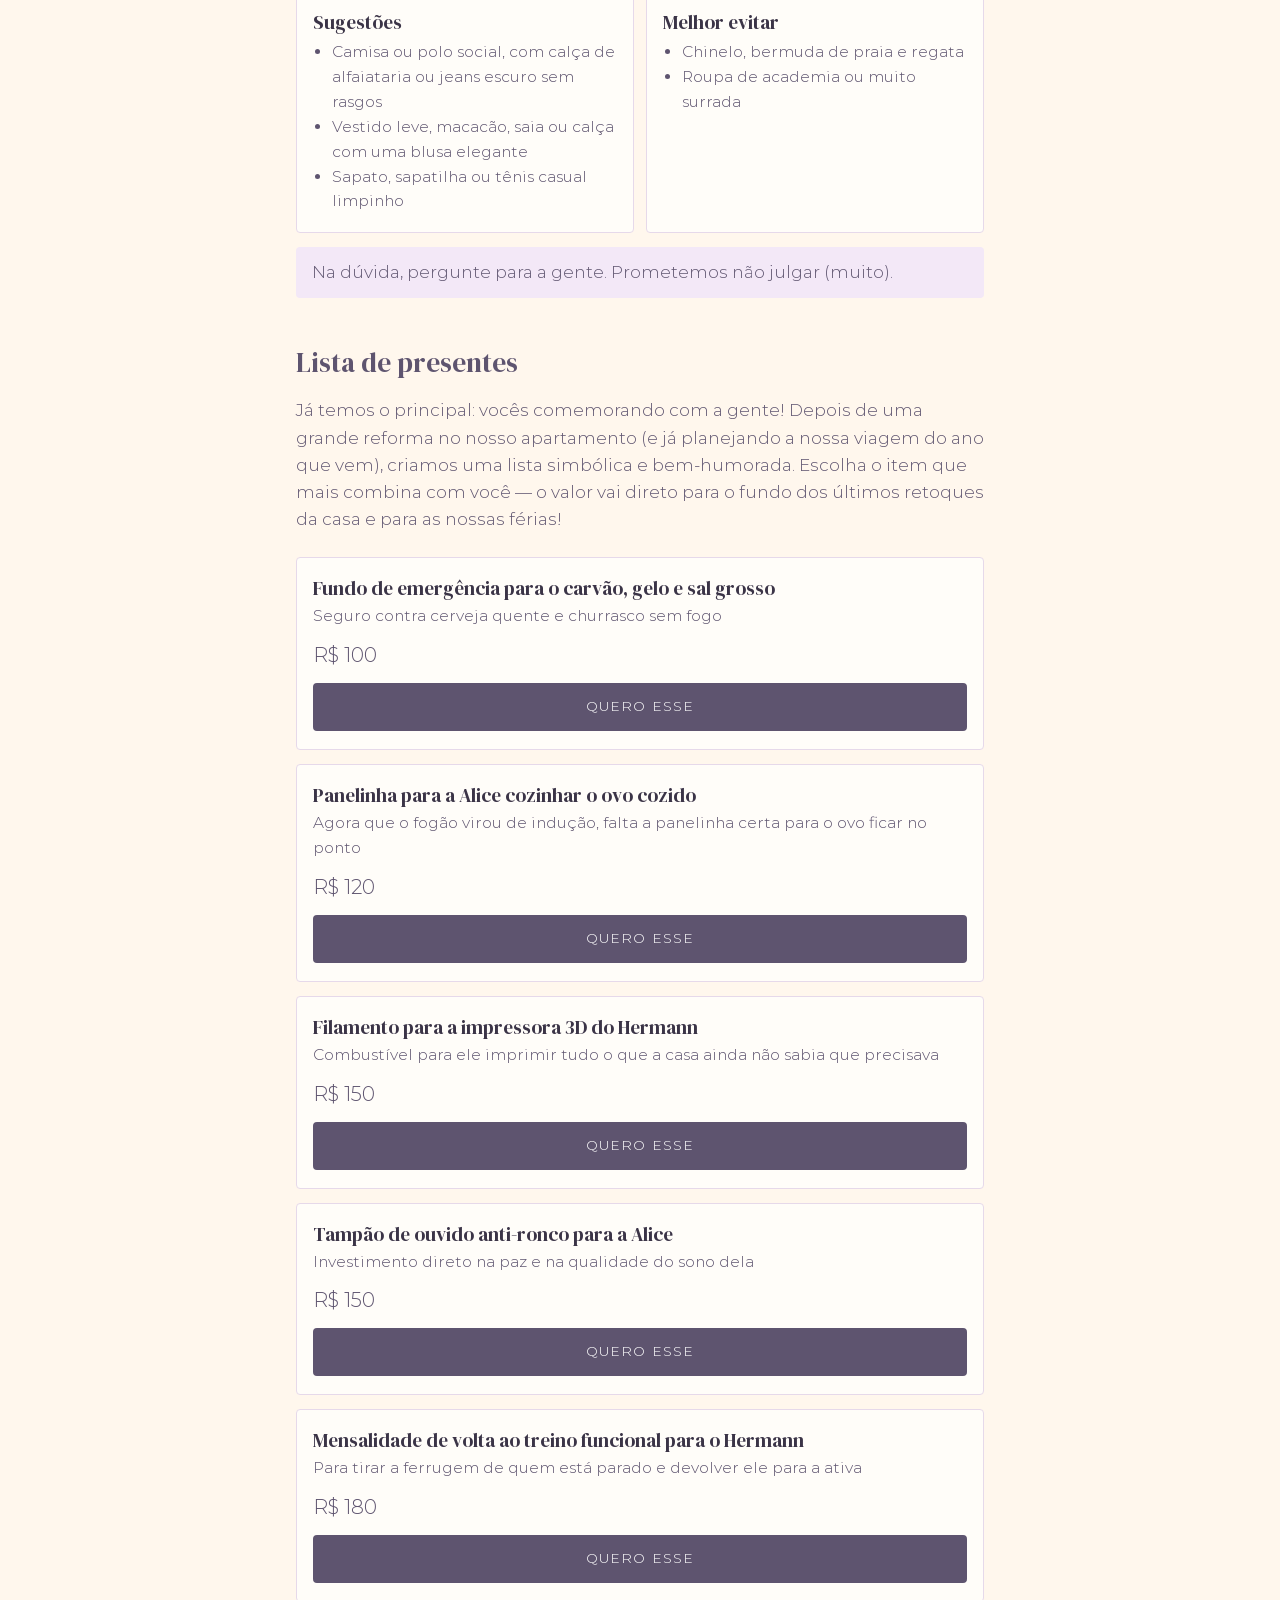
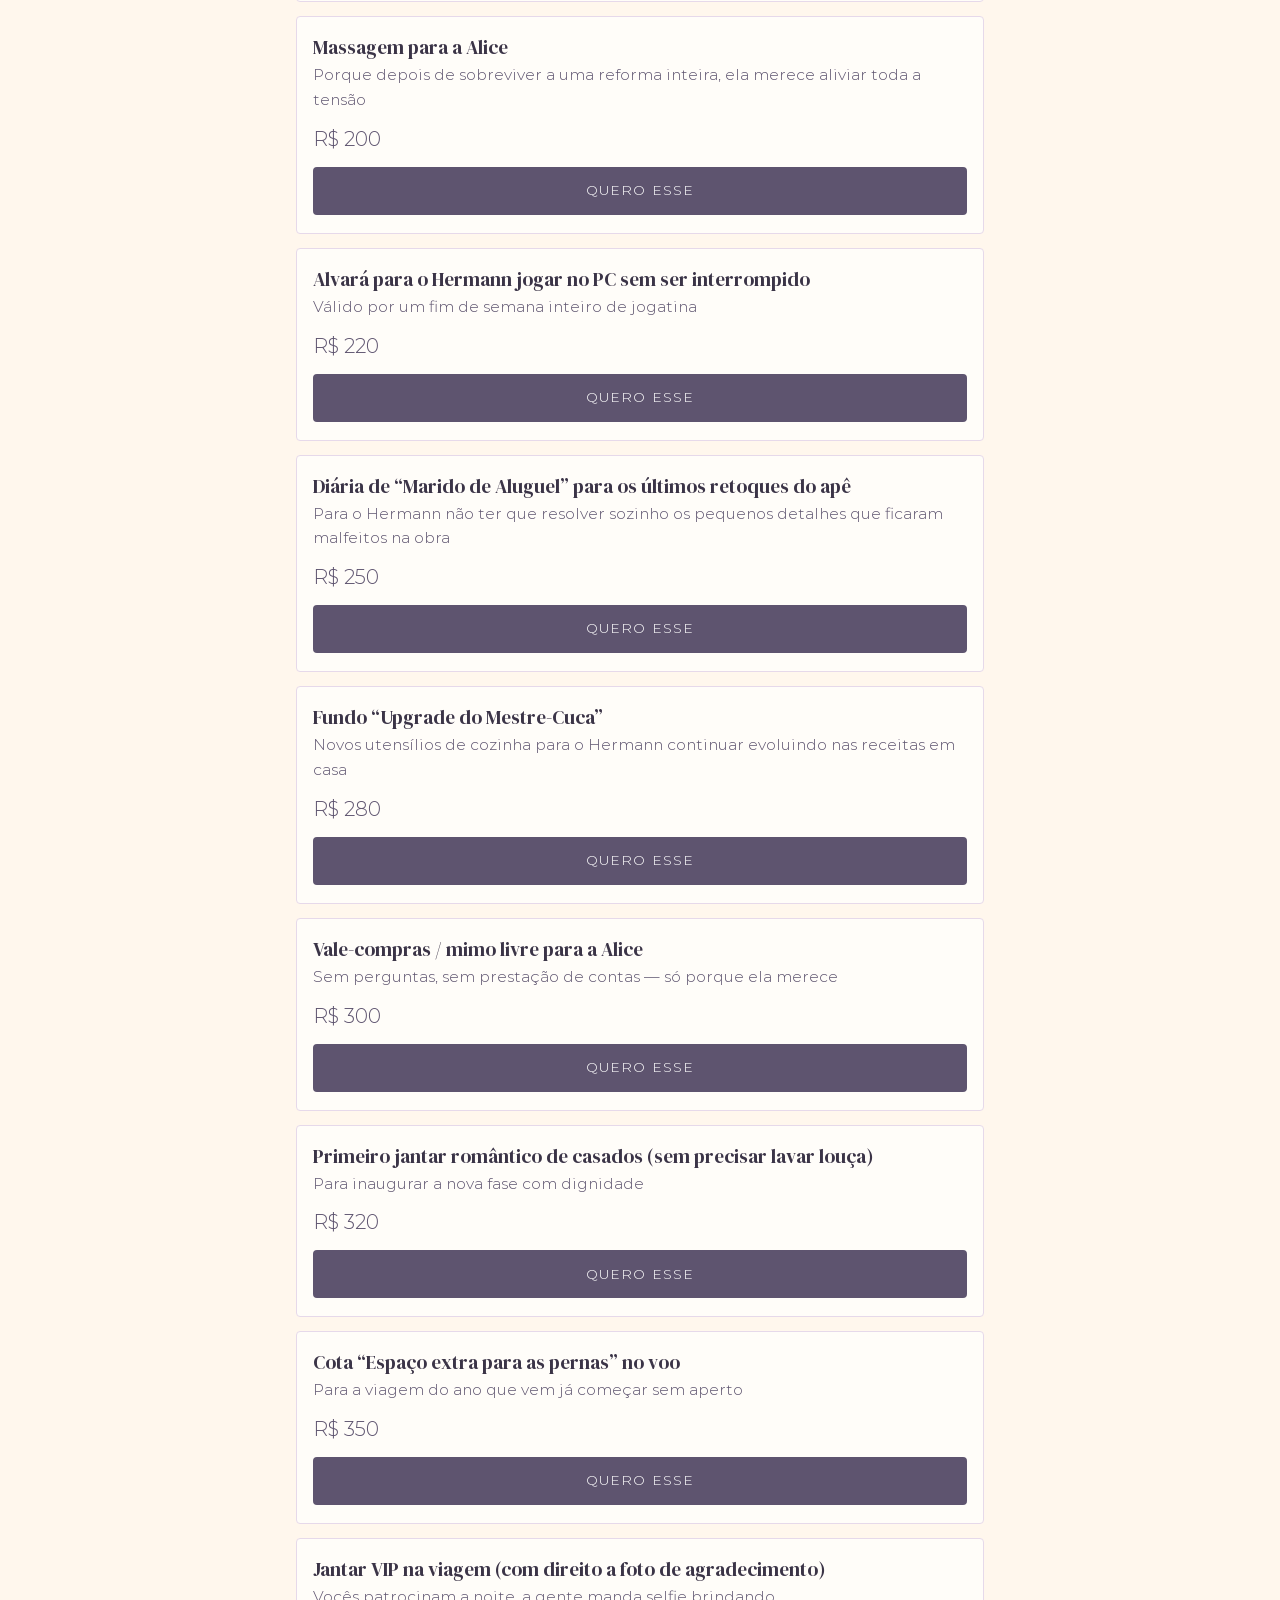
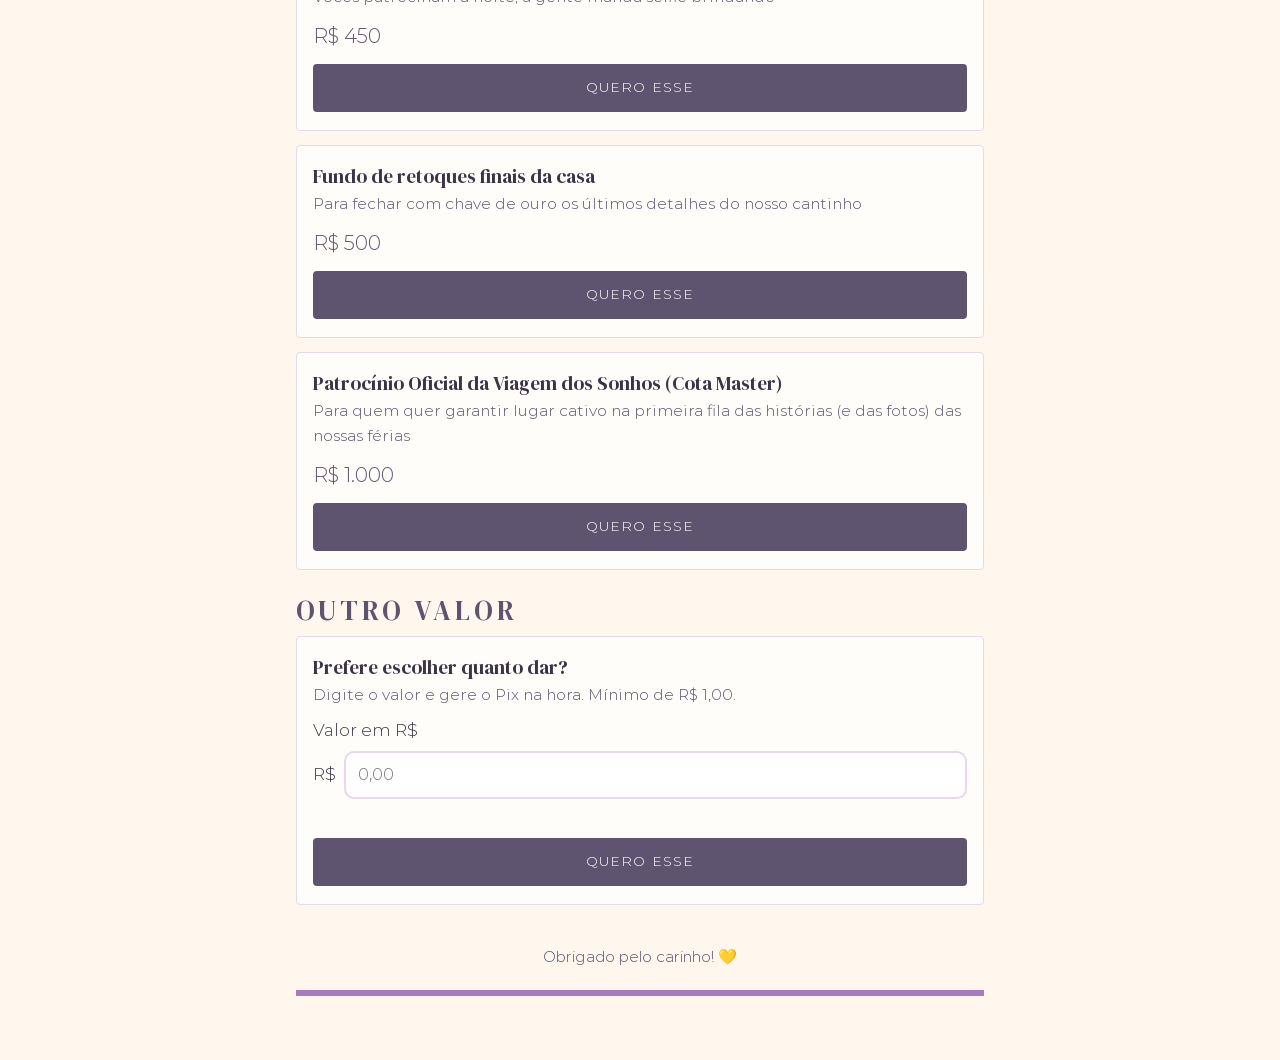
==== commit 08e5991f: "Pede confirmação de presença até 30/11" ====
--- a/index.html
+++ b/index.html
@@ -23,6 +23,7 @@
       <h1 id="titulo">Vamos nos casar e queremos comemorar com você!</h1>
       <p class="data-destaque" data-ev="dataExtenso"></p>
       <p class="intro">Depois de uma reforma inteira, chegou a melhor parte: oficializar tudo e brindar com quem a gente mais gosta. Primeiro vem a assinatura do casamento e, depois, churrasco e cerveja, num clima leve e descontraído. Só falta você!</p>
+      <p class="aviso-caixa rsvp">Confirme sua presença com a gente até <strong data-ev="confirmarAte"></strong>.</p>
       <div class="actions">
         <a class="btn btn-primary" href="#local">Ver local e horários</a>
         <a class="btn btn-secondary" href="#presentes">Ver lista de presentes</a>
@@ -95,7 +96,9 @@
   // Preenche os textos a partir do objeto EVENT (event.js).
   const dataLonga = new Date(EVENT.data + "T12:00:00Z").toLocaleDateString("pt-BR",
     { weekday: "long", day: "2-digit", month: "long", year: "numeric", timeZone: "UTC" });
-  const valores = { noivos: EVENT.noivos, dataExtenso: dataLonga, assinatura: EVENT.assinatura, recepcao: EVENT.recepcao };
+  const confirmarAte = new Date(EVENT.confirmarAte + "T12:00:00Z").toLocaleDateString("pt-BR",
+    { weekday: "long", day: "2-digit", month: "2-digit", timeZone: "UTC" });
+  const valores = { confirmarAte, noivos: EVENT.noivos, dataExtenso: dataLonga, assinatura: EVENT.assinatura, recepcao: EVENT.recepcao };
   document.querySelectorAll("[data-ev]").forEach(e => { e.textContent = valores[e.dataset.ev]; });
 
   const enderecoCompleto = EVENT.endereco + ", " + EVENT.cidade;
--- a/style.css
+++ b/style.css
@@ -94,7 +94,7 @@
 
 /* ---------- Seções do site ---------- */
 .hero { text-align: center; padding: 8px 0 8px; }
-.hero .chamada { font-size: 1.15rem; font-weight: 400; color: var(--muted); margin: 0 auto 12px; max-width: 28em; }
+.rsvp { max-width: 30em; margin: 16px auto; text-align: center; }
 .data-destaque { display: inline-block; margin: 8px 0 18px; padding: 10px 20px; background: var(--band); border-radius: 4px; font-weight: 600; color: var(--accent); }
 .hero .actions { justify-content: center; margin-top: 8px; }
 .hero .actions .btn { max-width: 280px; }
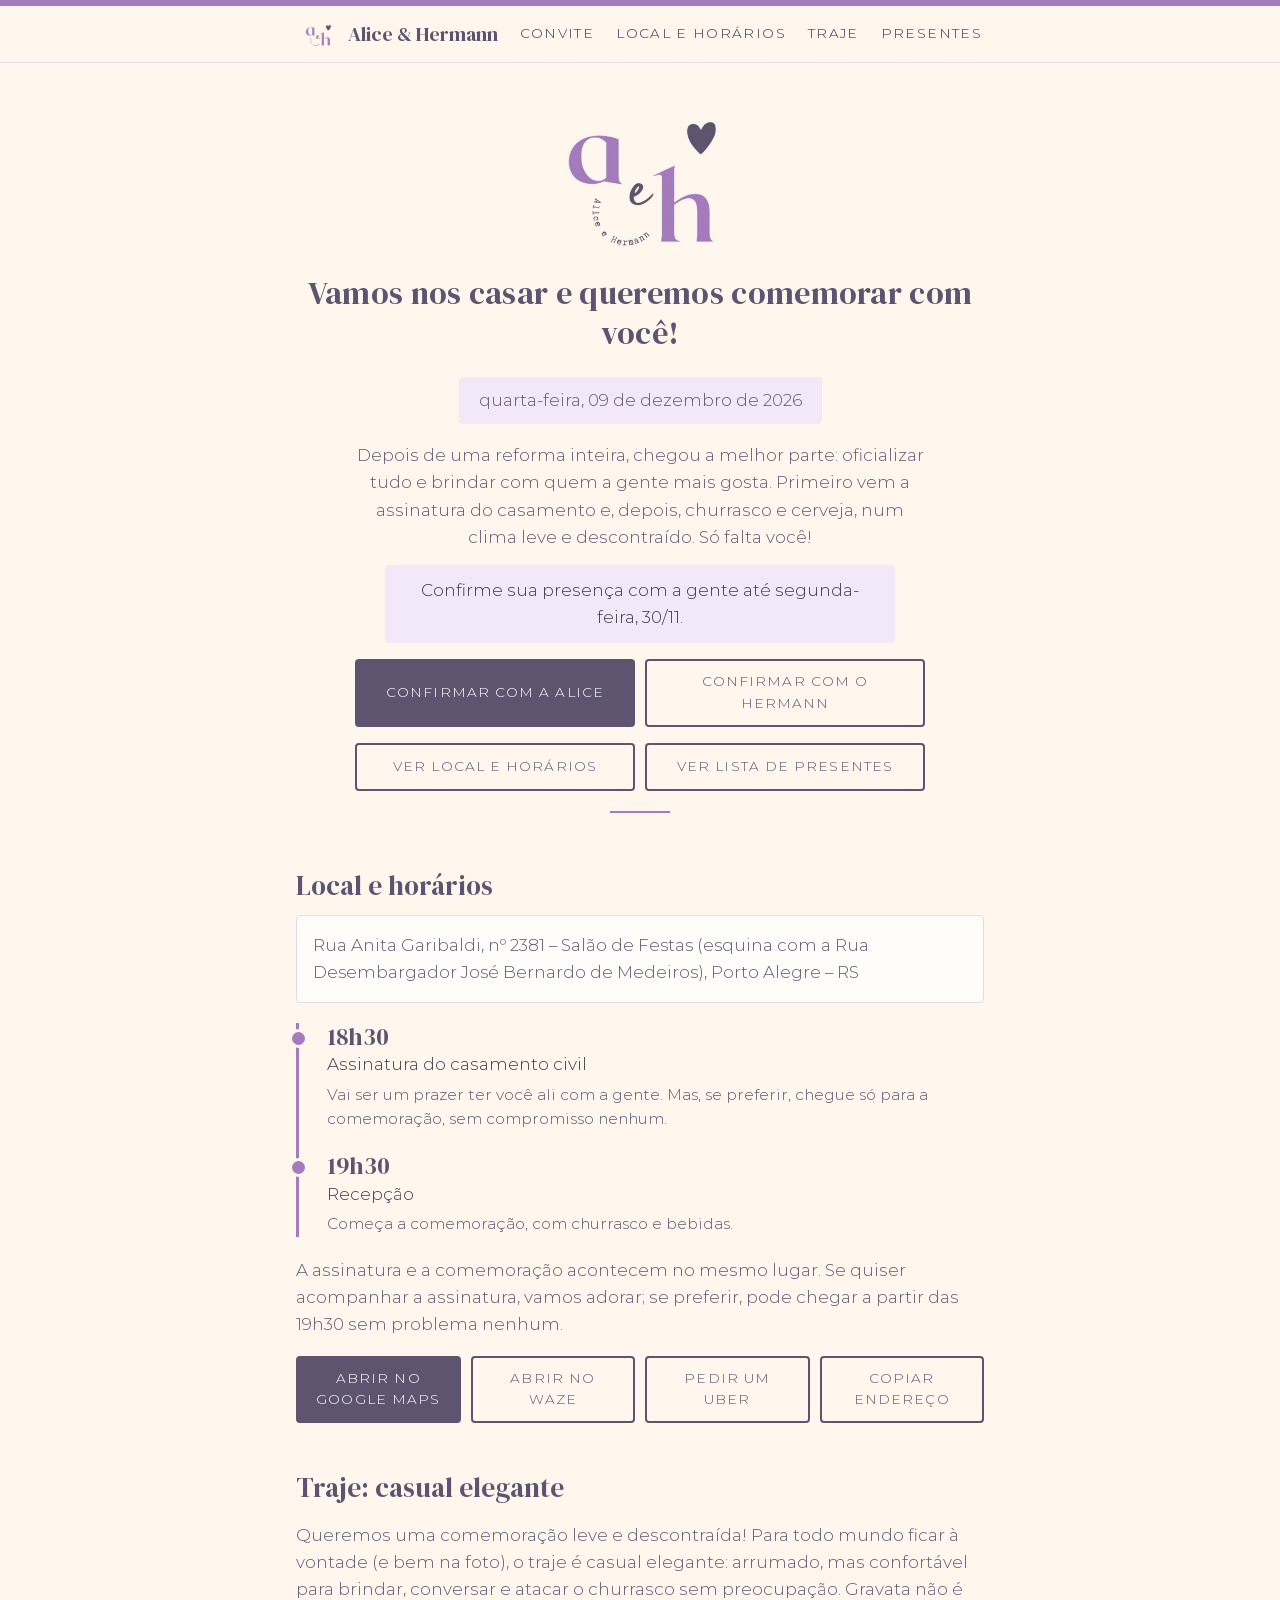
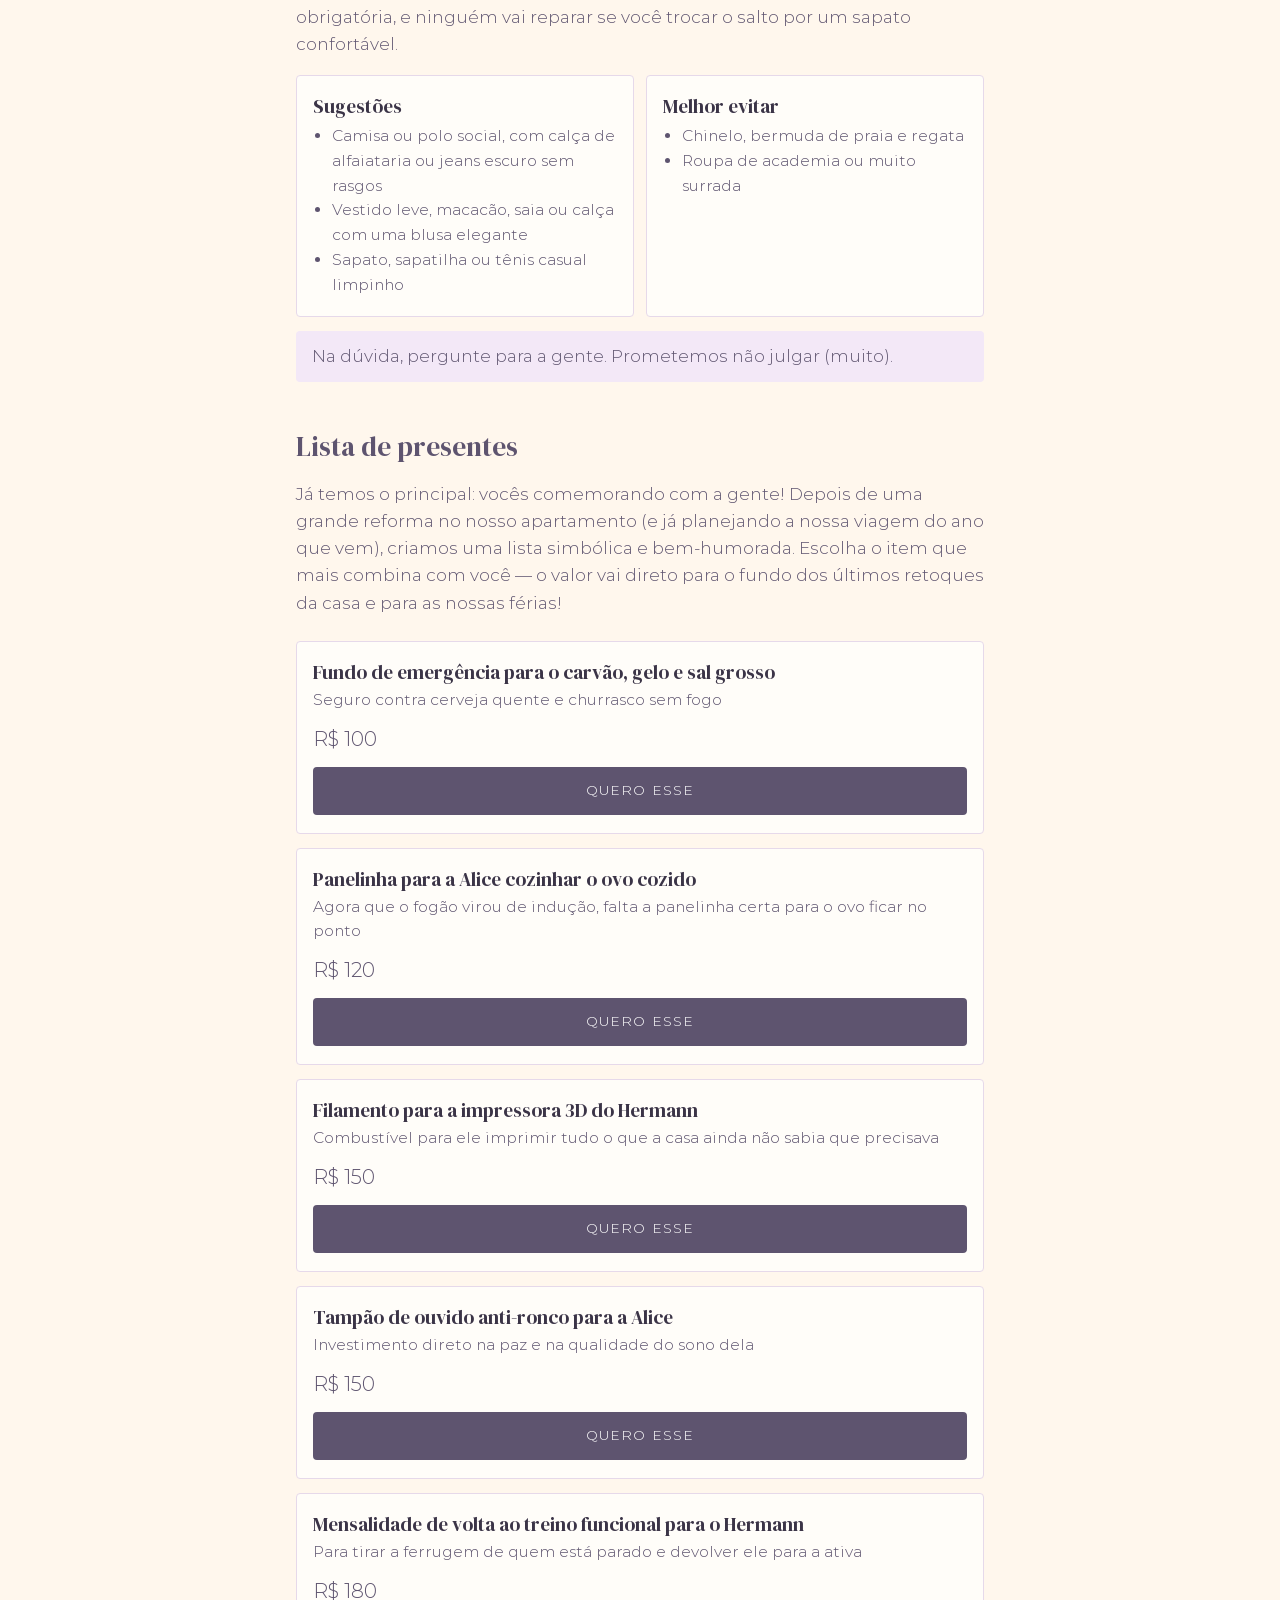
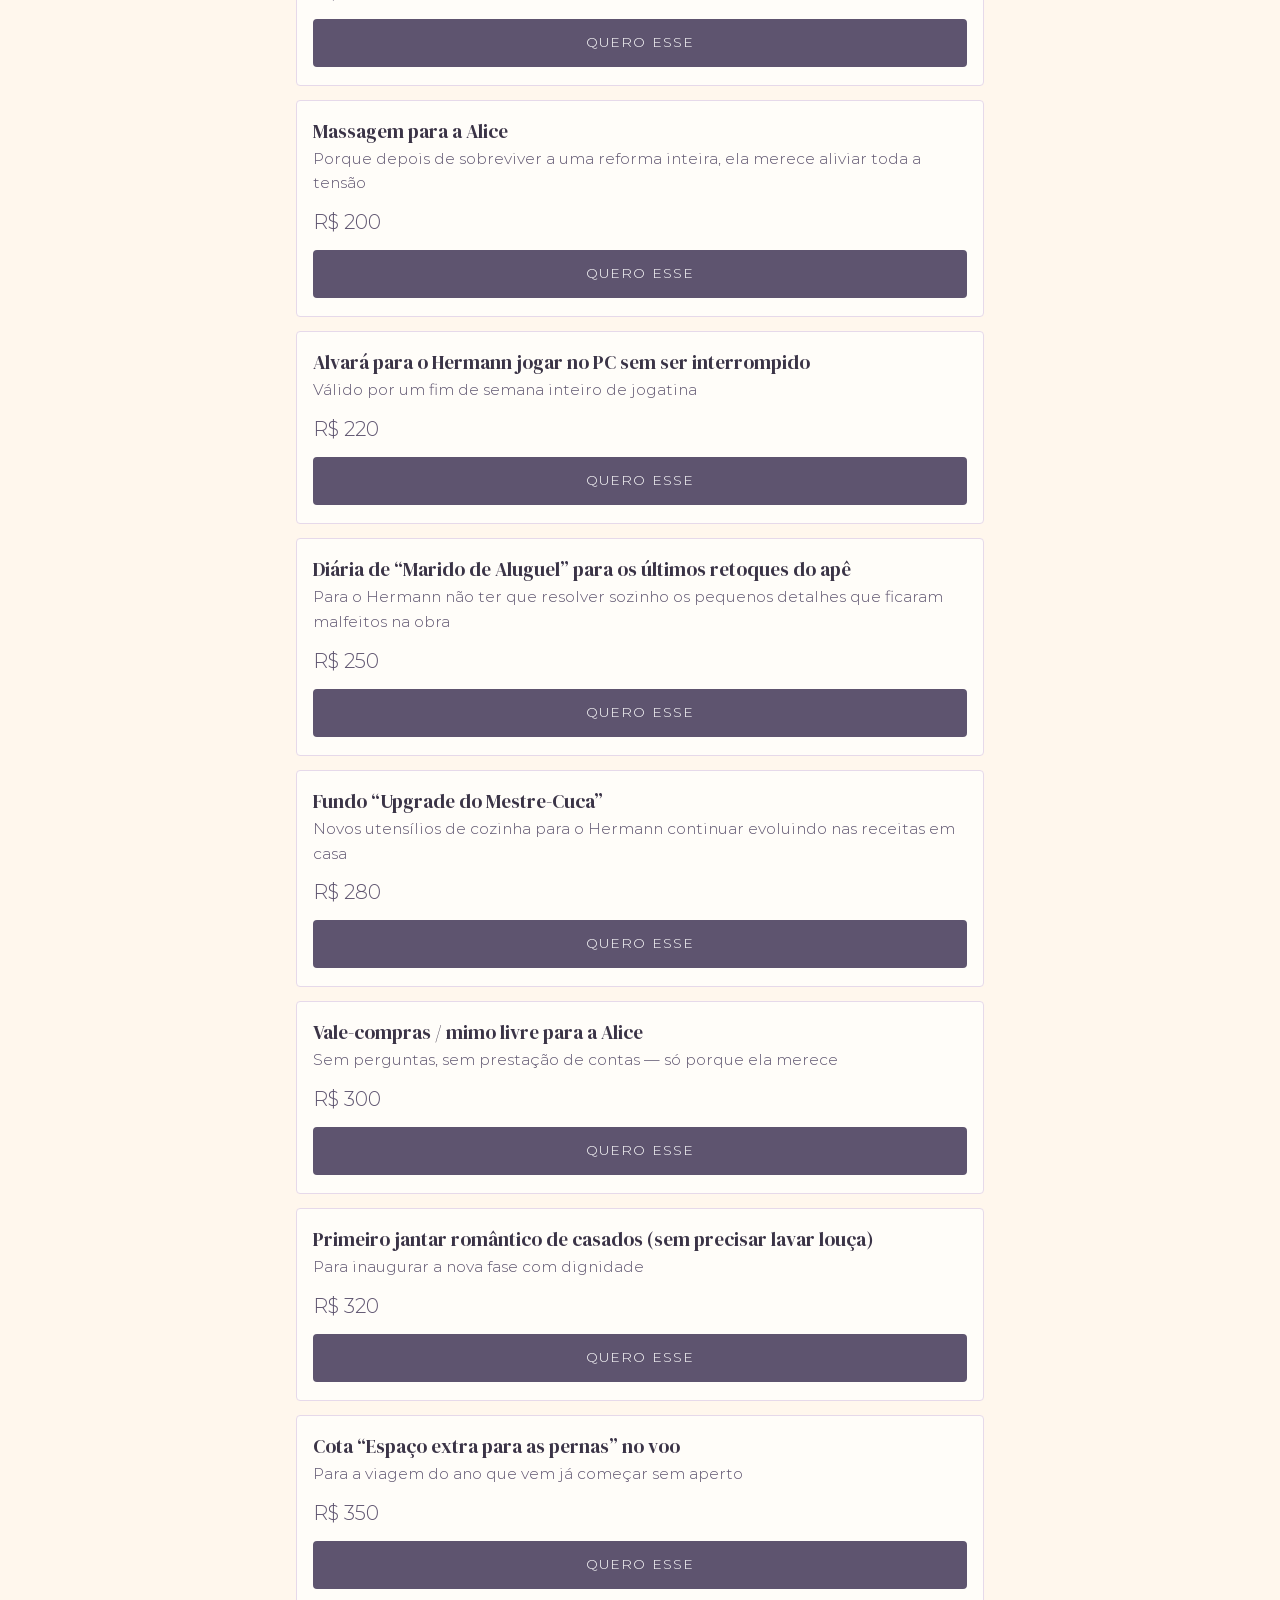
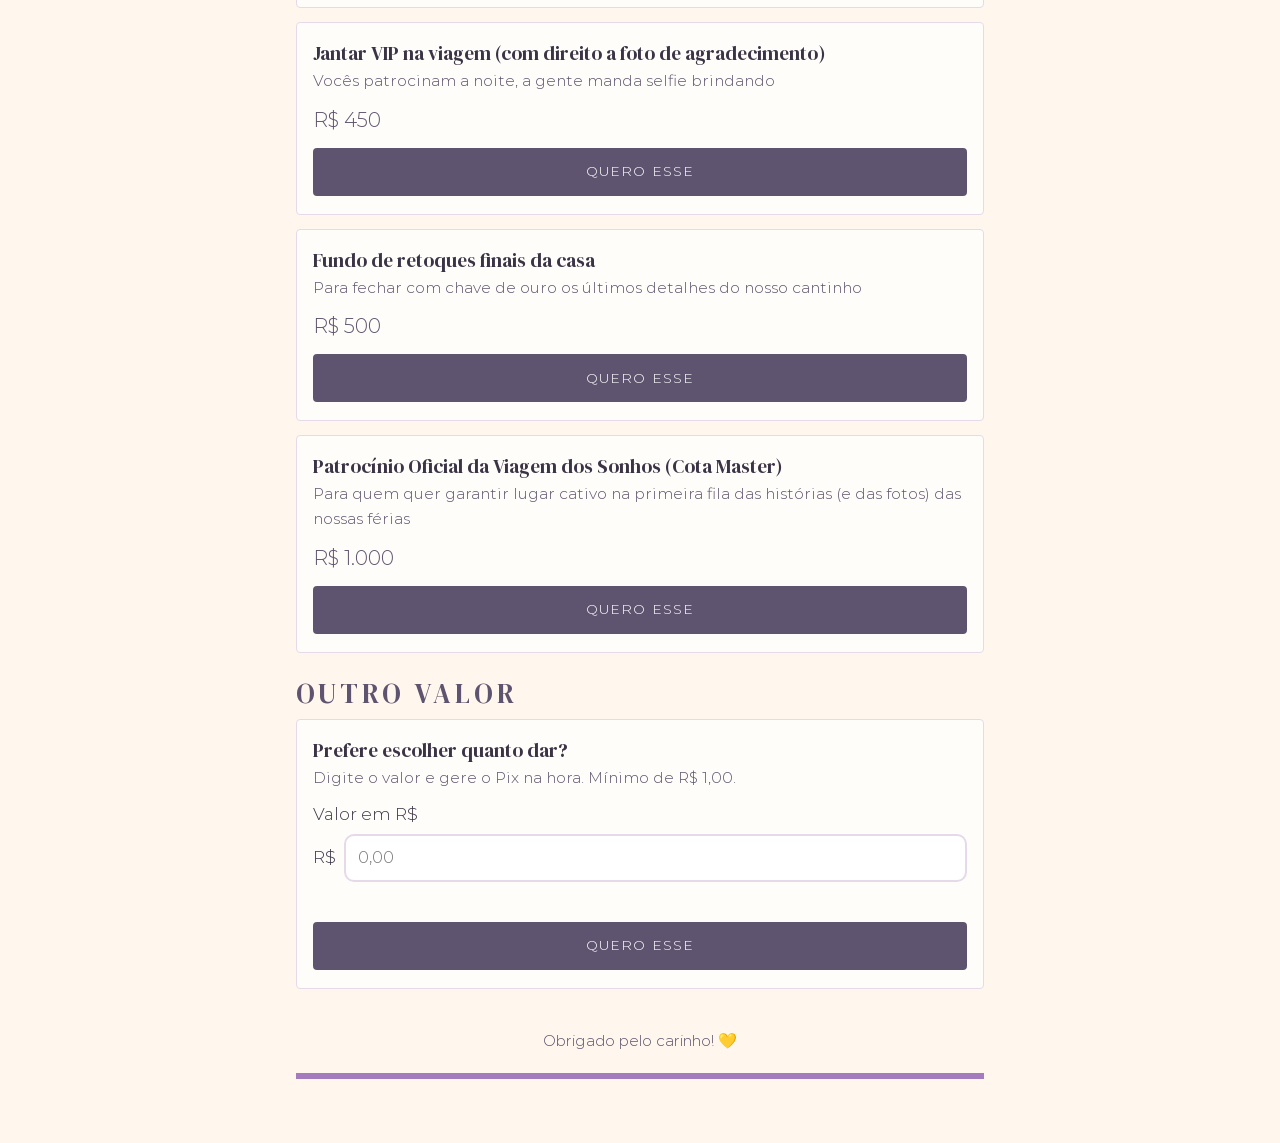
==== commit 37bc71f5: "Botões de confirmação por WhatsApp; corrige data inválida e evita cache antigo" ====
--- a/index.html
+++ b/index.html
@@ -12,7 +12,7 @@
 <meta property="og:image" content="logo.jpg">
 <meta name="theme-color" content="#fff7ed">
 <link rel="icon" href="data:image/svg+xml,%3Csvg xmlns='http://www.w3.org/2000/svg' viewBox='0 0 100 100'%3E%3Ctext y='.9em' font-size='90'%3E%F0%9F%92%8D%3C/text%3E%3C/svg%3E">
-<link rel="stylesheet" href="style.css">
+<link rel="stylesheet" href="style.css?v=5">
 </head>
 <body>
 <header class="topo" id="topo"></header>
@@ -24,8 +24,9 @@
       <p class="data-destaque" data-ev="dataExtenso"></p>
       <p class="intro">Depois de uma reforma inteira, chegou a melhor parte: oficializar tudo e brindar com quem a gente mais gosta. Primeiro vem a assinatura do casamento e, depois, churrasco e cerveja, num clima leve e descontraído. Só falta você!</p>
       <p class="aviso-caixa rsvp">Confirme sua presença com a gente até <strong data-ev="confirmarAte"></strong>.</p>
+      <div class="actions" id="rsvp-botoes"></div>
       <div class="actions">
-        <a class="btn btn-primary" href="#local">Ver local e horários</a>
+        <a class="btn btn-secondary" href="#local">Ver local e horários</a>
         <a class="btn btn-secondary" href="#presentes">Ver lista de presentes</a>
       </div>
     </section>
@@ -87,21 +88,32 @@
   <footer>Obrigado pelo carinho! 💛</footer>
 </div>
 
-<script src="event.js"></script>
-<script src="site.js"></script>
-<script src="qrcode.js"></script>
-<script src="presentes.js"></script>
+<script src="event.js?v=4"></script>
+<script src="site.js?v=4"></script>
+<script src="qrcode.js?v=4"></script>
+<script src="presentes.js?v=4"></script>
 <script>
 (function () {
   // Preenche os textos a partir do objeto EVENT (event.js).
-  const dataLonga = new Date(EVENT.data + "T12:00:00Z").toLocaleDateString("pt-BR",
-    { weekday: "long", day: "2-digit", month: "long", year: "numeric", timeZone: "UTC" });
-  const confirmarAte = new Date(EVENT.confirmarAte + "T12:00:00Z").toLocaleDateString("pt-BR",
-    { weekday: "long", day: "2-digit", month: "2-digit", timeZone: "UTC" });
+  const dt = (iso, opts) => { const d = new Date(iso + "T12:00:00Z"); return isNaN(d) ? "" : d.toLocaleDateString("pt-BR", Object.assign({ timeZone: "UTC" }, opts)); };
+  const confirmarAte = dt(EVENT.confirmarAte, { weekday: "long", day: "2-digit", month: "2-digit" });
+  const dataLonga = dt(EVENT.data, { weekday: "long", day: "2-digit", month: "long", year: "numeric" });
   const valores = { confirmarAte, noivos: EVENT.noivos, dataExtenso: dataLonga, assinatura: EVENT.assinatura, recepcao: EVENT.recepcao };
   document.querySelectorAll("[data-ev]").forEach(e => { e.textContent = valores[e.dataset.ev]; });
 
   const enderecoCompleto = EVENT.endereco + ", " + EVENT.cidade;
+  // Botões de WhatsApp para confirmar presença (mensagem já preenchida).
+  const diaMes = dt(EVENT.data, { day: "2-digit", month: "2-digit" });
+  const caixa = document.getElementById("rsvp-botoes");
+  (EVENT.contatos || []).forEach((c, i) => {
+    const a = document.createElement("a");
+    a.className = "btn " + (i === 0 ? "btn-primary" : "btn-secondary");
+    a.target = "_blank"; a.rel = "noopener";
+    a.textContent = c.rotulo;
+    a.href = "https://wa.me/" + c.fone + "?text=" + encodeURIComponent("Oi, " + c.nome + "! Quero confirmar minha presença no casamento (" + diaMes + "). Meu nome: ");
+    caixa.appendChild(a);
+  });
+
   document.getElementById("endereco").textContent = enderecoCompleto;
 
   // Links de localização montados a partir de COORDS (sem chave de API, sem mapa embutido).
--- a/style.css
+++ b/style.css
@@ -97,6 +97,7 @@
 .rsvp { max-width: 30em; margin: 16px auto; text-align: center; }
 .data-destaque { display: inline-block; margin: 8px 0 18px; padding: 10px 20px; background: var(--band); border-radius: 4px; font-weight: 600; color: var(--accent); }
 .hero .actions { justify-content: center; margin-top: 8px; }
+.hero .actions + .actions { margin-top: 16px; }
 .hero .actions .btn { max-width: 280px; }
 .secao { margin-top: 48px; }
 .secao h2 { font-family: "DM Serif Display", Georgia, serif; font-size: 1.7rem; color: var(--accent); margin: 0 0 8px; }
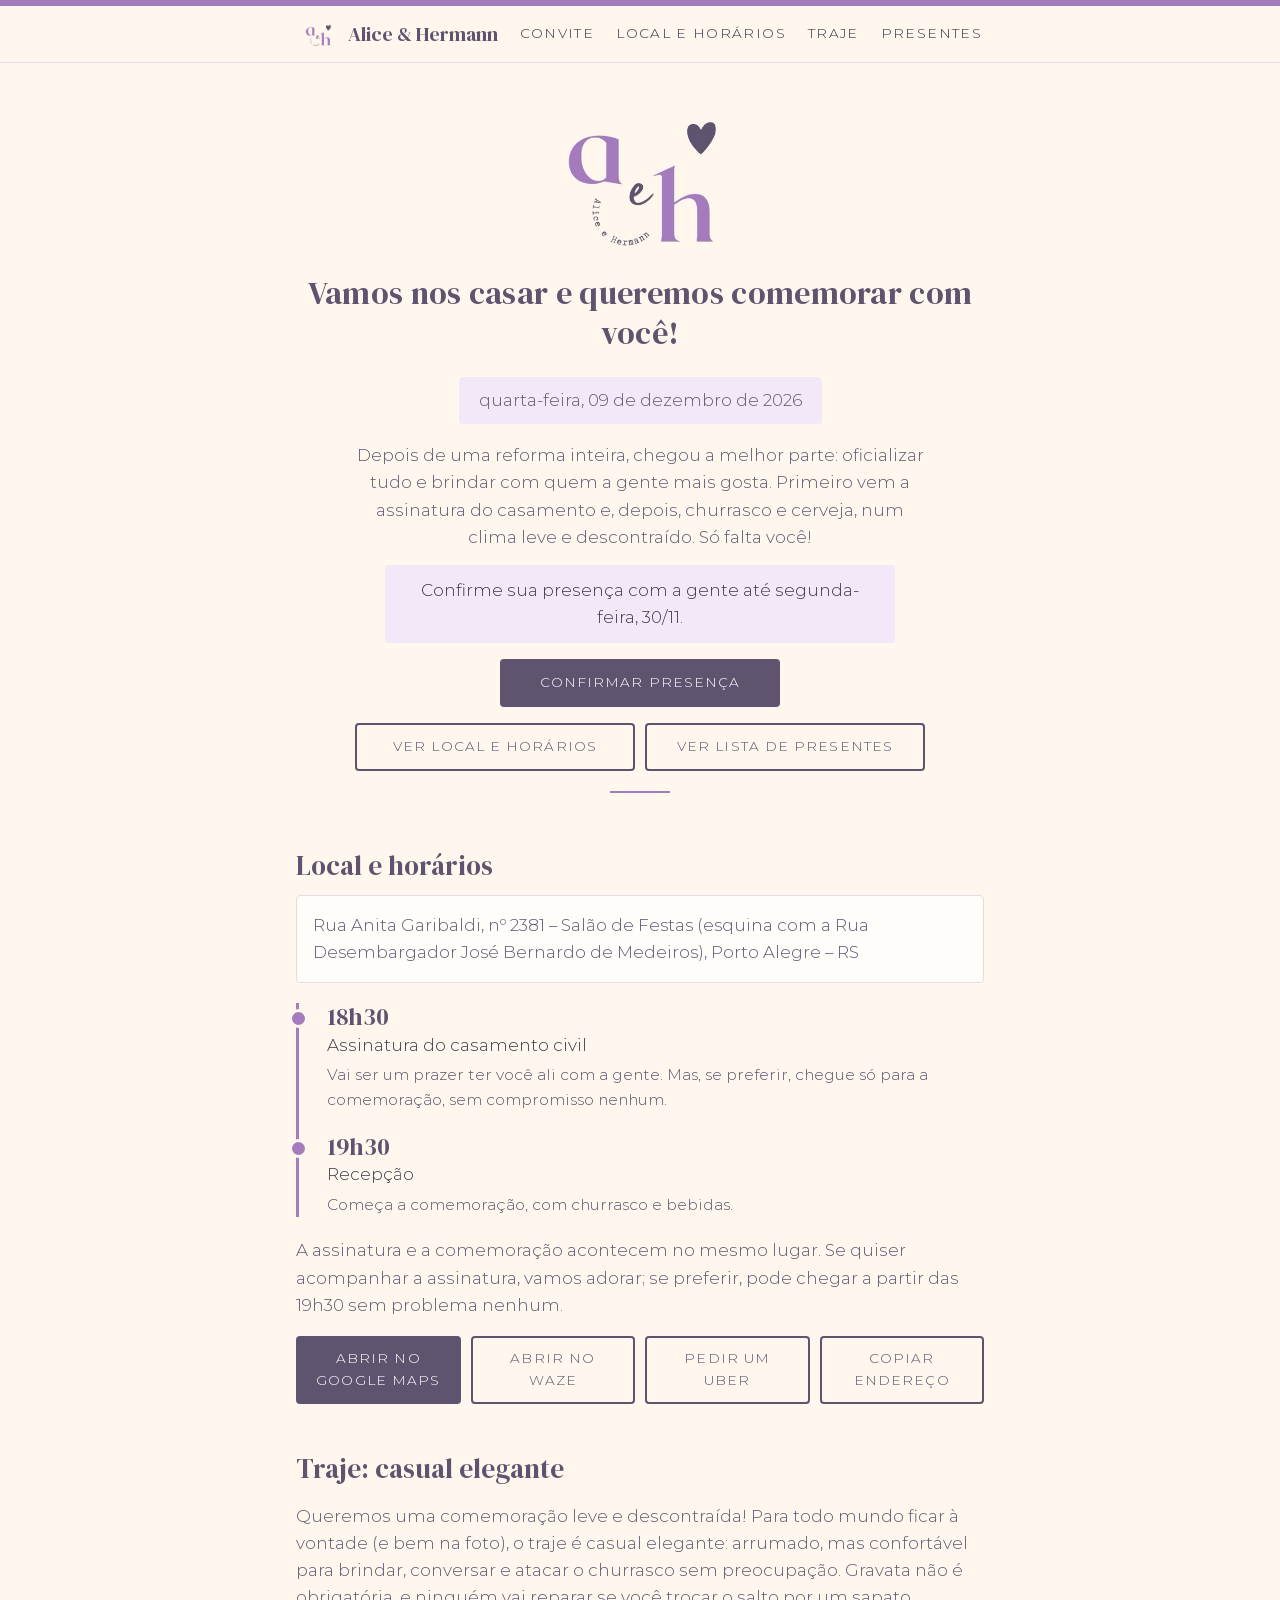
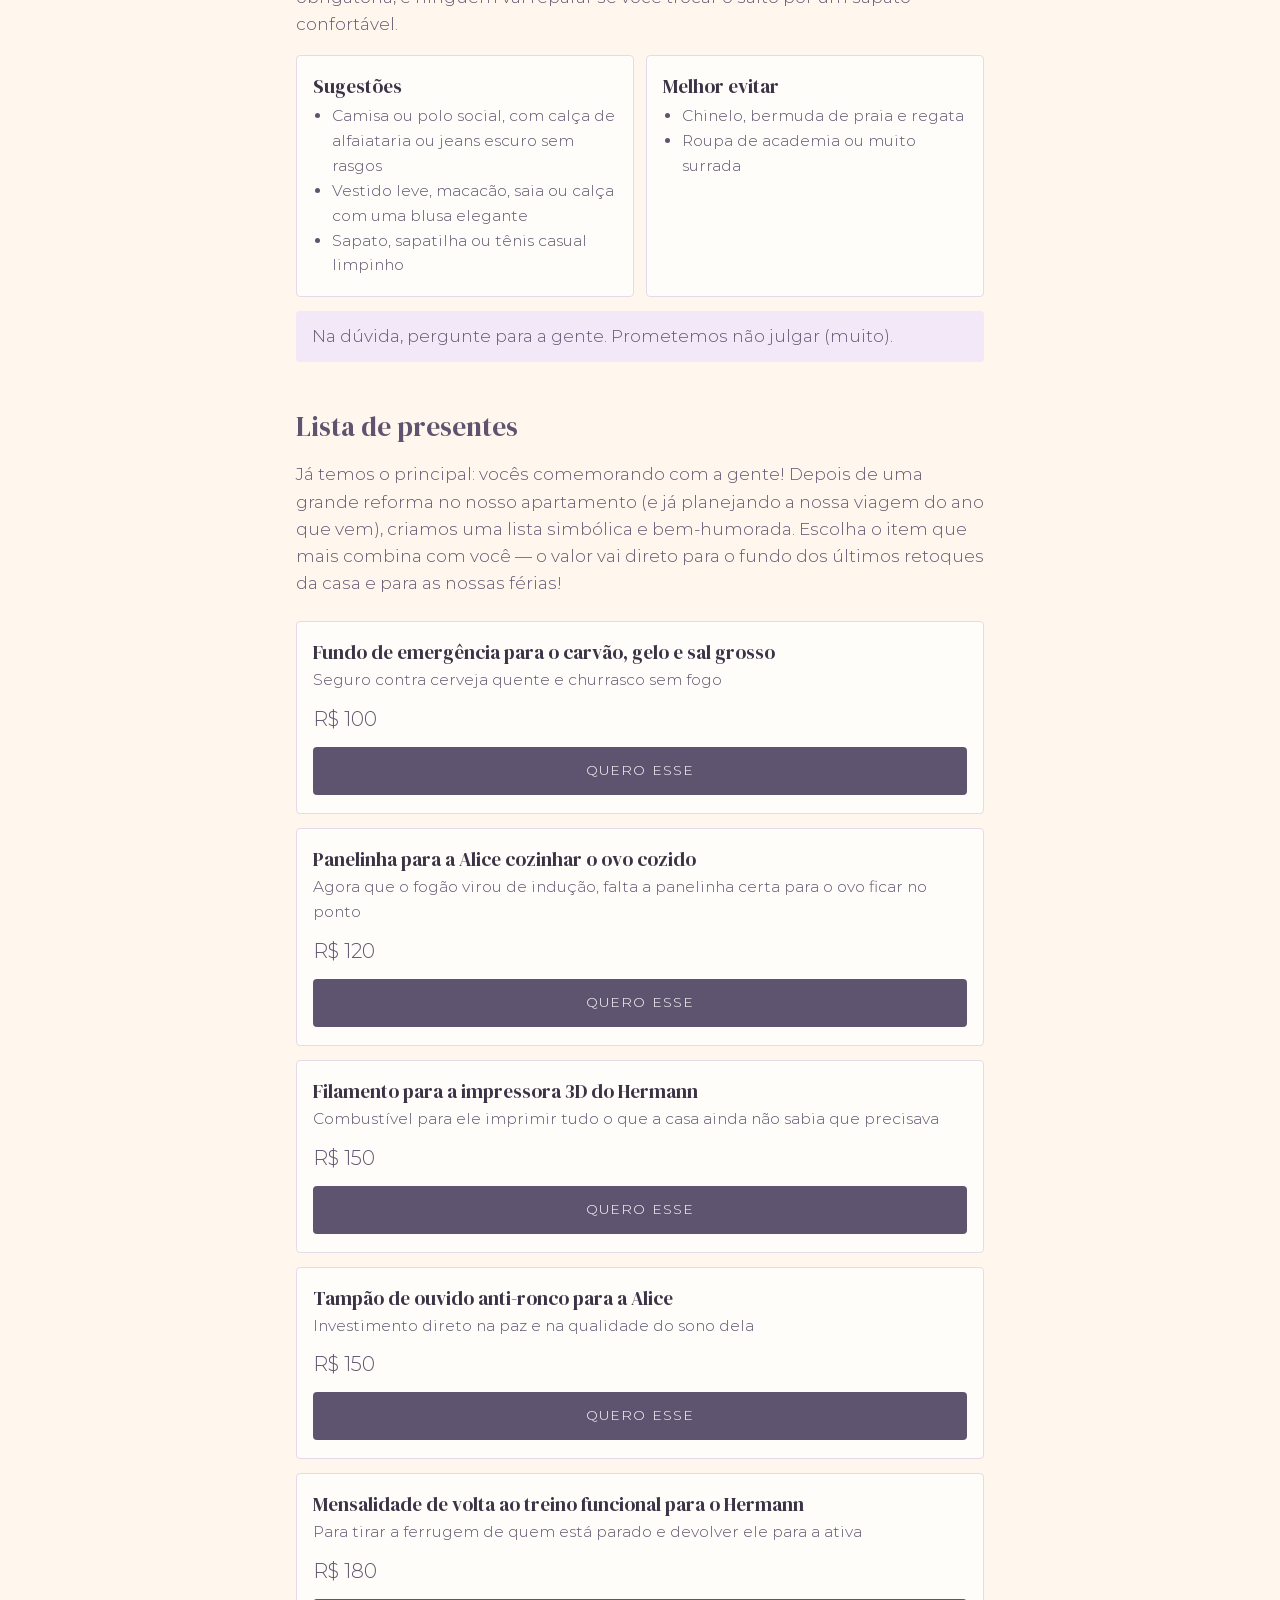
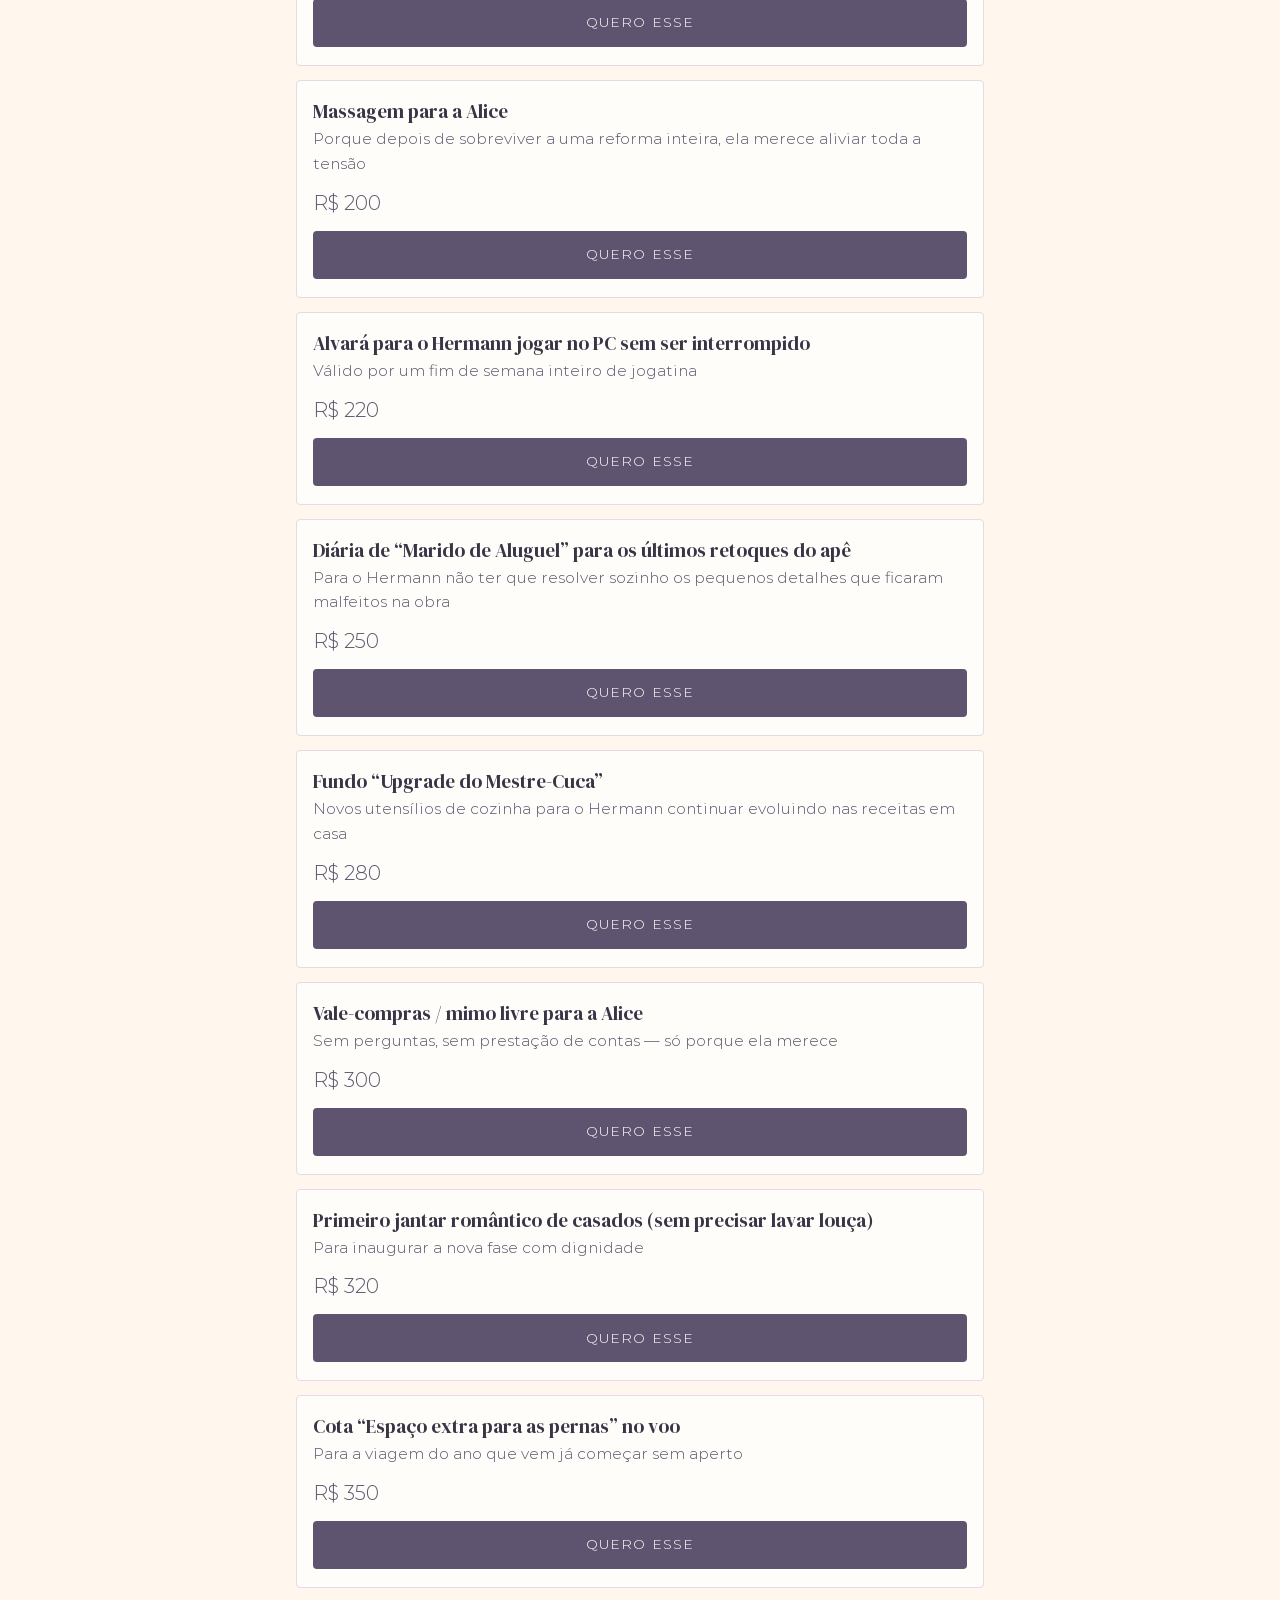
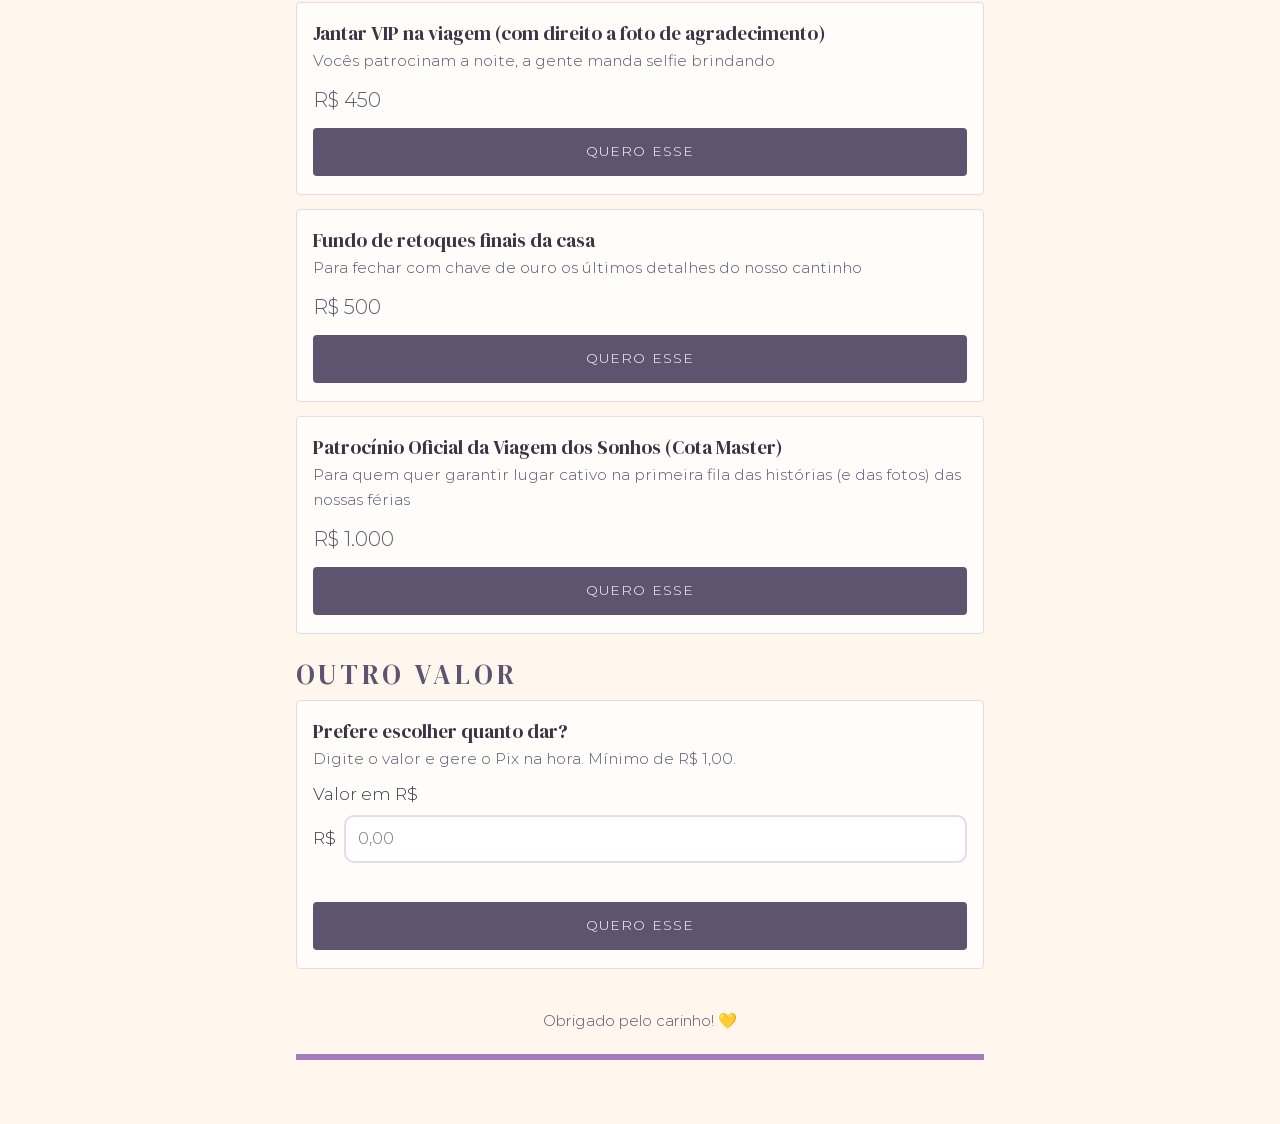
==== commit 3e1038fd: "Confirmação de presença só pelo WhatsApp do Hermann" ====
--- a/index.html
+++ b/index.html
@@ -88,7 +88,7 @@
   <footer>Obrigado pelo carinho! 💛</footer>
 </div>
 
-<script src="event.js?v=4"></script>
+<script src="event.js?v=5"></script>
 <script src="site.js?v=4"></script>
 <script src="qrcode.js?v=4"></script>
 <script src="presentes.js?v=4"></script>
